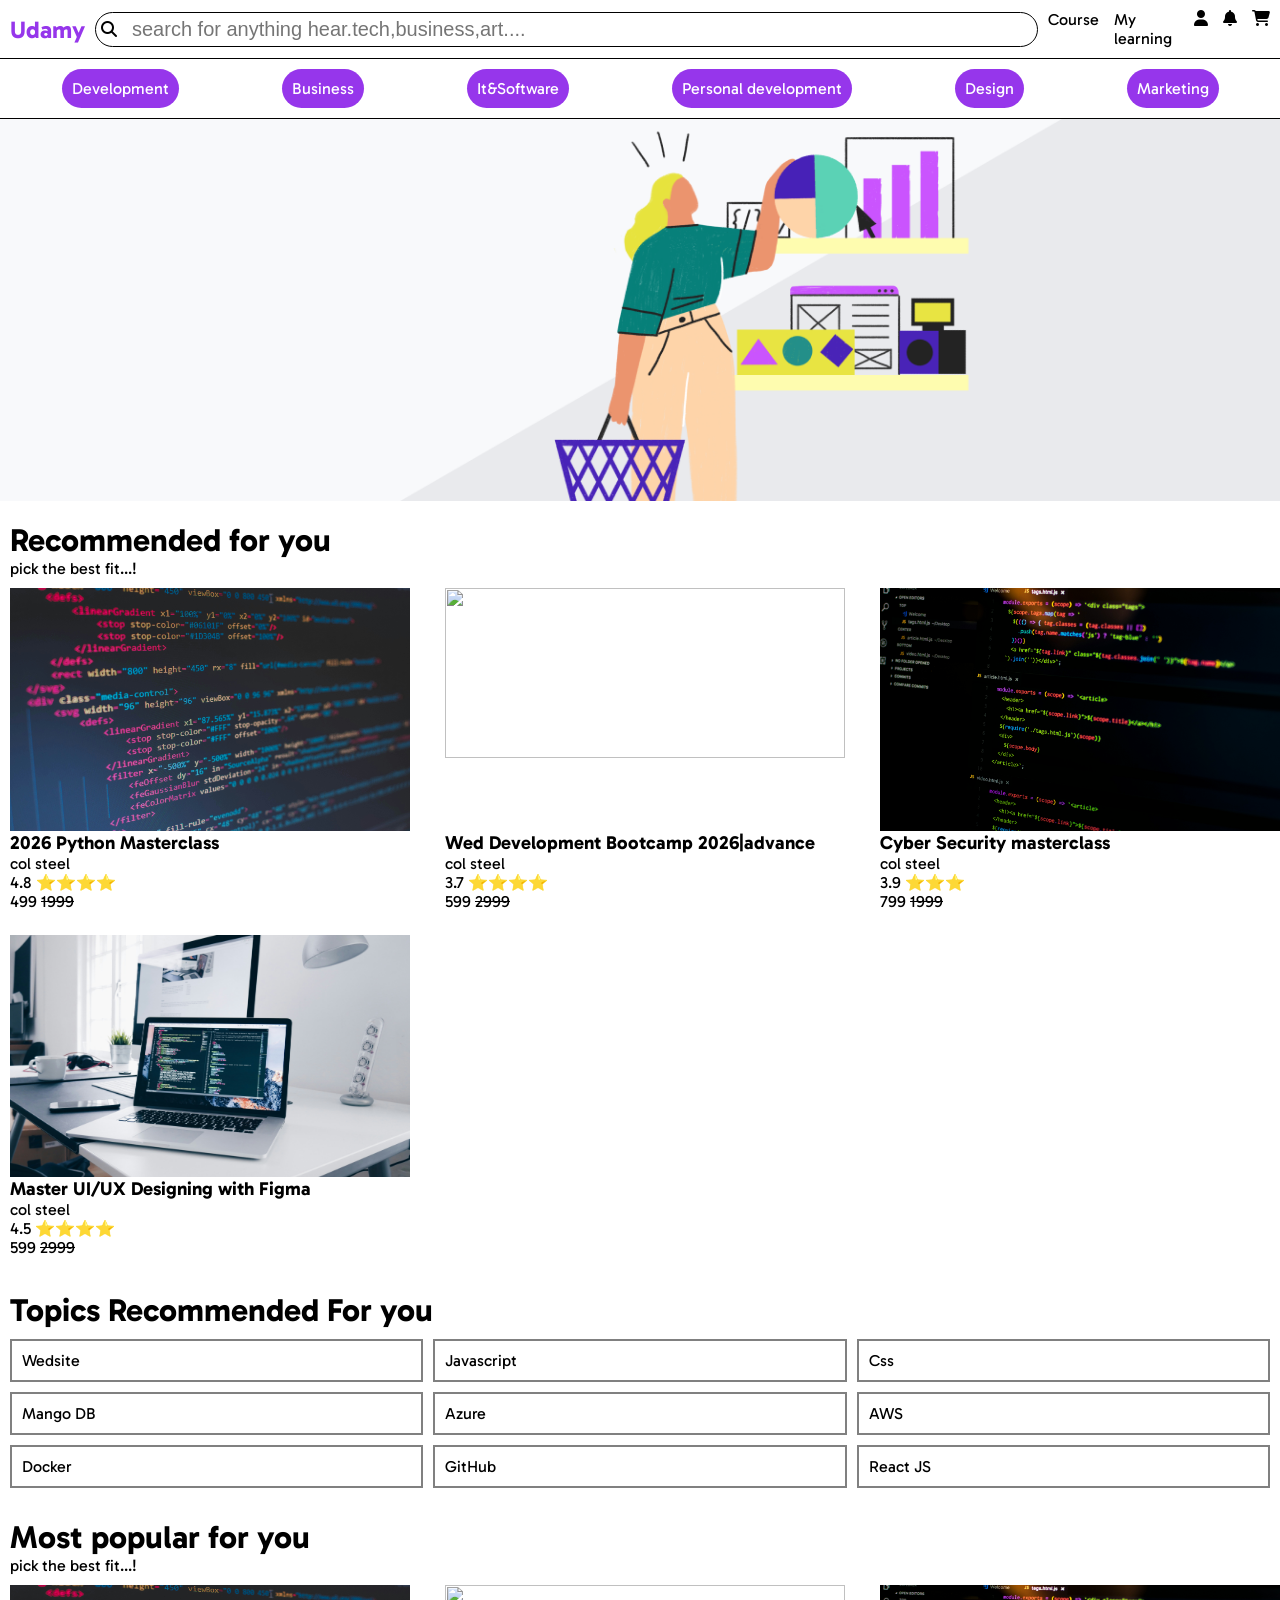
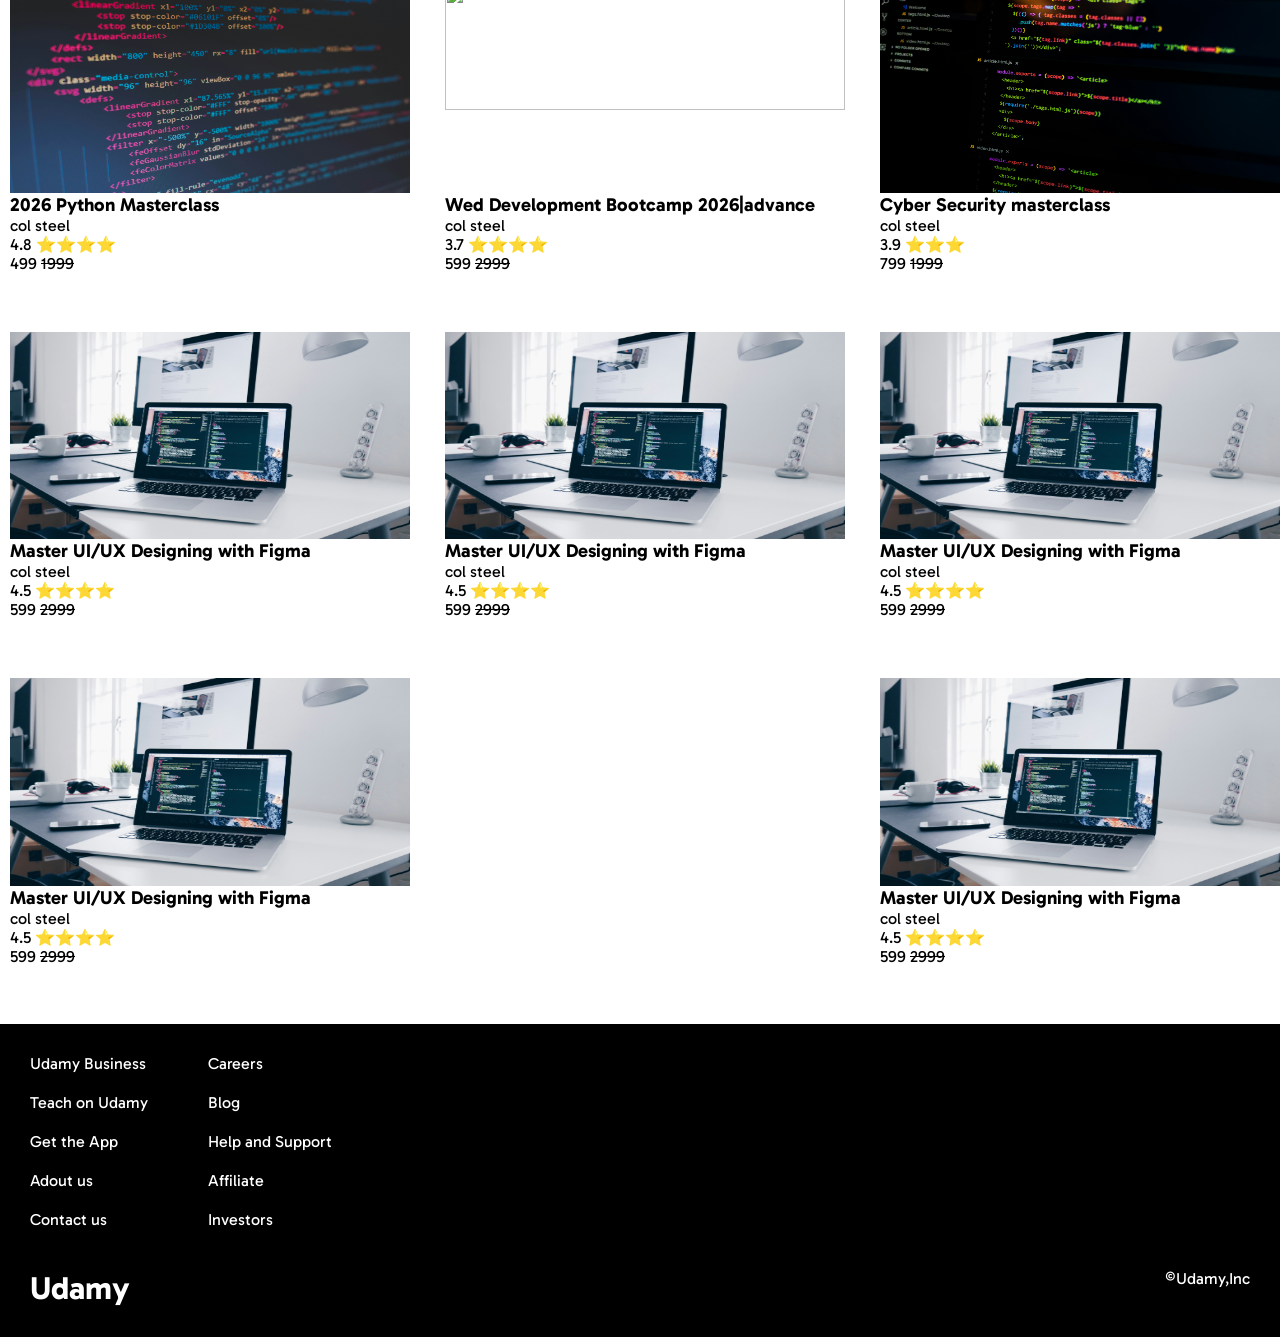
==== index.html @ 33dc939a "Add files via upload" ====
<html>

<head>
    <title>Udemy clone</title>
    <!--my style sheet-->
    <link rel="stylesheet" href="style.css">
    <!--google stylesheet linl-->
    <link rel="preconnect" href="https://fonts.googleapis.com">
    <link rel="preconnect" href="https://fonts.gstatic.com" crossorigin>
    <link href="https://fonts.googleapis.com/css2?family=Gabarito:wght@400..900&display=swap" rel="stylesheet">
    <!--aewsome style link-->
    <link rel="stylesheet" href="https://cdnjs.cloudflare.com/ajax/libs/font-awesome/6.7.2/css/all.min.css" />
</head>

<body>
    <!--navbar-->
    <nav class="navbar">
        <div class="navbar__s1">
            <h1 class="navbar__s1_title">Udamy</h1>
        </div>
        <div class="navbar__s2">
            <i class="fa-solid fa-magnifying-glass" style="color: rgb(0, 0, 0);"></i>
            <input placeholder="search for anything hear.tech,business,art....">
        </div>
        <div class="navbar__s3">
            <p>Course</p>
            <p>My learning</p>
            <i class="fa-solid fa-user" style="color: rgb(0, 0, 0);"></i>
            <i class="fa-solid fa-bell" style="color: rgb(0, 0, 0);"></i>
            <i class="fa-solid fa-cart-shopping" style="color: rgb(0, 0, 0);"></i>
        </div>

    </nav>

    <!--categories-->
    <div class="categories">
        <p>Development</p>
        <p>Business</p>
        <p>It&Software</p>
        <p>Personal development</p>
        <p>Design</p>
        <p>Marketing</p>
    </div>

    <!--sale image-->
    <div class="sale-image">
        <img src="./images/sale imp.png" alt="sale-image">
    </div>

    <!--recommended section-->
    <div class="recommended">
        <h1 class="recommended__title">Recommended for you</h1>
        <p>pick the best fit...!</p>
        <div class="recommended__container">
            <div class="recommended__course-card">
                <img src="./images/c1.jpg">
                <h3>2026 Python Masterclass</h3>
                <p>col steel</p>
                <p>4.8 ⭐⭐⭐⭐</p>
                <p>499 <del>1999</del></p>
            </div>

            <div class="recommended__course-card">
                <img src="./images/c2.jpg">
                <h3>Wed Development Bootcamp 2026|advance</h3>
                <p>col steel</p>
                <p>3.7 ⭐⭐⭐⭐</p>
                <p>599 <del>2999</del></p>
            </div>

            <div class="recommended__course-card">
                <img src="./images/c3.jpg">
                <h3>Cyber Security masterclass</h3>
                <p>col steel</p>
                <p>3.9 ⭐⭐⭐</p>
                <p>799 <del>1999</del></p>
            </div>

            <div class="recommended__course-card">
                <img src="./images/c4.jpg">
                <h3>Master UI/UX Designing with Figma</h3>
                <p>col steel</p>
                <p>4.5 ⭐⭐⭐⭐</p>
                <p>599 <del>2999</del></p>
            </div>

        </div>
    </div>

    <!--topics-->
    <div class="topics">
        <h1 class="topics__title">Topics Recommended For you</h1>
        <div class="topics_container">
            <p>Wedsite</p>
            <p>Javascript</p>
            <p>Css</p>
            <p>Mango DB</p>
            <p>Azure</p>
            <p>AWS</p>
            <p>Docker</p>
            <p>GitHub</p>
            <p>React JS</p>
        </div>

    </div>

    <!--popular section-->
    <div class="popular">
        <h1 class="popular__title"> Most popular for you</h1>
        <p>pick the best fit...!</p>
        <div class="popular__container">
            <div class="popular__course-card">
                <img src="./images/c1.jpg">
                <h3>2026 Python Masterclass</h3>
                <p>col steel</p>
                <p>4.8 ⭐⭐⭐⭐</p>
                <p>499 <del>1999</del></p>
            </div>

            <div class="popular__course-card">
                <img src="./images/c2.jpg">
                <h3>Wed Development Bootcamp 2026|advance</h3>
                <p>col steel</p>
                <p>3.7 ⭐⭐⭐⭐</p>
                <p>599 <del>2999</del></p>
            </div>

            <div class="popular__course-card">
                <img src="./images/c3.jpg">
                <h3>Cyber Security masterclass</h3>
                <p>col steel</p>
                <p>3.9 ⭐⭐⭐</p>
                <p>799 <del>1999</del></p>
            </div>

            <div class="popular__course-card">
                <img src="./images/c4.jpg">
                <h3>Master UI/UX Designing with Figma</h3>
                <p>col steel</p>
                <p>4.5 ⭐⭐⭐⭐</p>
                <p>599 <del>2999</del></p>
            </div>
            <div class="popular__course-card">
                <img src="./images/c4.jpg">
                <h3>Master UI/UX Designing with Figma</h3>
                <p>col steel</p>
                <p>4.5 ⭐⭐⭐⭐</p>
                <p>599 <del>2999</del></p>
            </div>

            <div class="popular__course-card">
                <img src="./images/c4.jpg">
                <h3>Master UI/UX Designing with Figma</h3>
                <p>col steel</p>
                <p>4.5 ⭐⭐⭐⭐</p>
                <p>599 <del>2999</del></p>
            </div>

            <div class="popular__course-card">
                <img src="./images/c4.jpg">
                <h3>Master UI/UX Designing with Figma</h3>
                <p>col steel</p>
                <p>4.5 ⭐⭐⭐⭐</p>
                <p>599 <del>2999</del></p>
            </div>

            <div class="popular__course-card">
                <img src="./images/c4.jpg">
                <h3>Master UI/UX Designing with Figma</h3>
                <p>col steel</p>
                <p>4.5 ⭐⭐⭐⭐</p>
                <p>599 <del>2999</del></p>
            </div>

        </div>
    </div>
    <!--footer-->
    <div class="footer">
        <div class="footer__one">
        <div class="footer__one_s1">
            <p>Udamy Business</p>
            <p>Teach on Udamy</p>
            <p>Get the App</p>
            <p>Adout us</p>
            <p>Contact us</p>
        </div>
        <div class="footer__one_s2">
            <P>Careers</P>
            <p>Blog</p>
            <P>Help and Support</P>
            <p>Affiliate</p>
            <p>Investors</p>
        </div>

    </div>
    <div class="footer__two">
       <h1>Udamy</h1>
       <p>&copy;Udamy,Inc</p>
    </div>
    </div>

</body>

</html>
---- style.css ----
*{
    padding: 0px;
    margin: 0px;
}
body{
    font-family: "Gabarito", sans-serif;
}
.navbar{
    display: flex;
    justify-content: space-between;
    align-items: center;
    padding: 10px;
    border-bottom: solid black 1px;
    gap: 10px;
}
.navbar__s1{
    color:#9636EB
}
.navbar__s2{
    padding:5px;
    border: solid black 1px;
    border-radius: 20px;
    width:80%;
    display:flex;
    gap: 15px;
   align-items: center;
}
.navbar__s2 input{
    border: none;
    width: 100%;
    font-size: 20px;
}
.navbar__s2 input:focus{
    outline: none;
}
.navbar__s3{
    display: flex;
    gap: 15px;

}
.categories{
    display: flex;
    justify-content: space-around;
    border-bottom: solid black 1px;
    padding: 10px;
}
.categories p{
    background-color: #9636EB;
    color: white;
    padding: 10px;
    border-radius: 20px;
}
.sale-image img{
    width:100%;
}
.recommended{
    padding-top: 20px;
    padding-left: 10px;
}
.recommended__container{
    margin-top: 10px;
    display: flex;
    flex-wrap: wrap;
    justify-content: space-between;
}
.recommended__course-card{
    width: 400px;
}
.recommended__course-card img{
    height: 70%;
    width: 100%;
}
.topics{
    padding: 10px;
}
.topics_container{
    display: flex;
    flex-wrap: wrap;
    gap: 10px;
    margin-top: 10px;
}
.topics_container p{
    border: solid gray 2px;
    padding: 10px;
    flex-grow: 1;
    flex-basis: 24%;
}
.popular{
    padding-top: 20px;
    padding-left: 10px;
}
.popular__container{
    margin-top: 10px;
    display: flex;
    flex-wrap: wrap;
    justify-content: space-between;
}
.popular__course-card{
    width: 400px;
}
.popular__course-card img{
    height: 60%;
    width: 100%;
}
.footer{
     background-color: black;
     color: white;
     padding: 10px;
}
.footer__one{
    display: flex;
    gap: 20px;
}
.footer__two{
    margin: 20px;
    display: flex;
    justify-content: space-between;
}
.footer__one_s1 p,.footer__one_s2 p{
    margin: 20px;
}
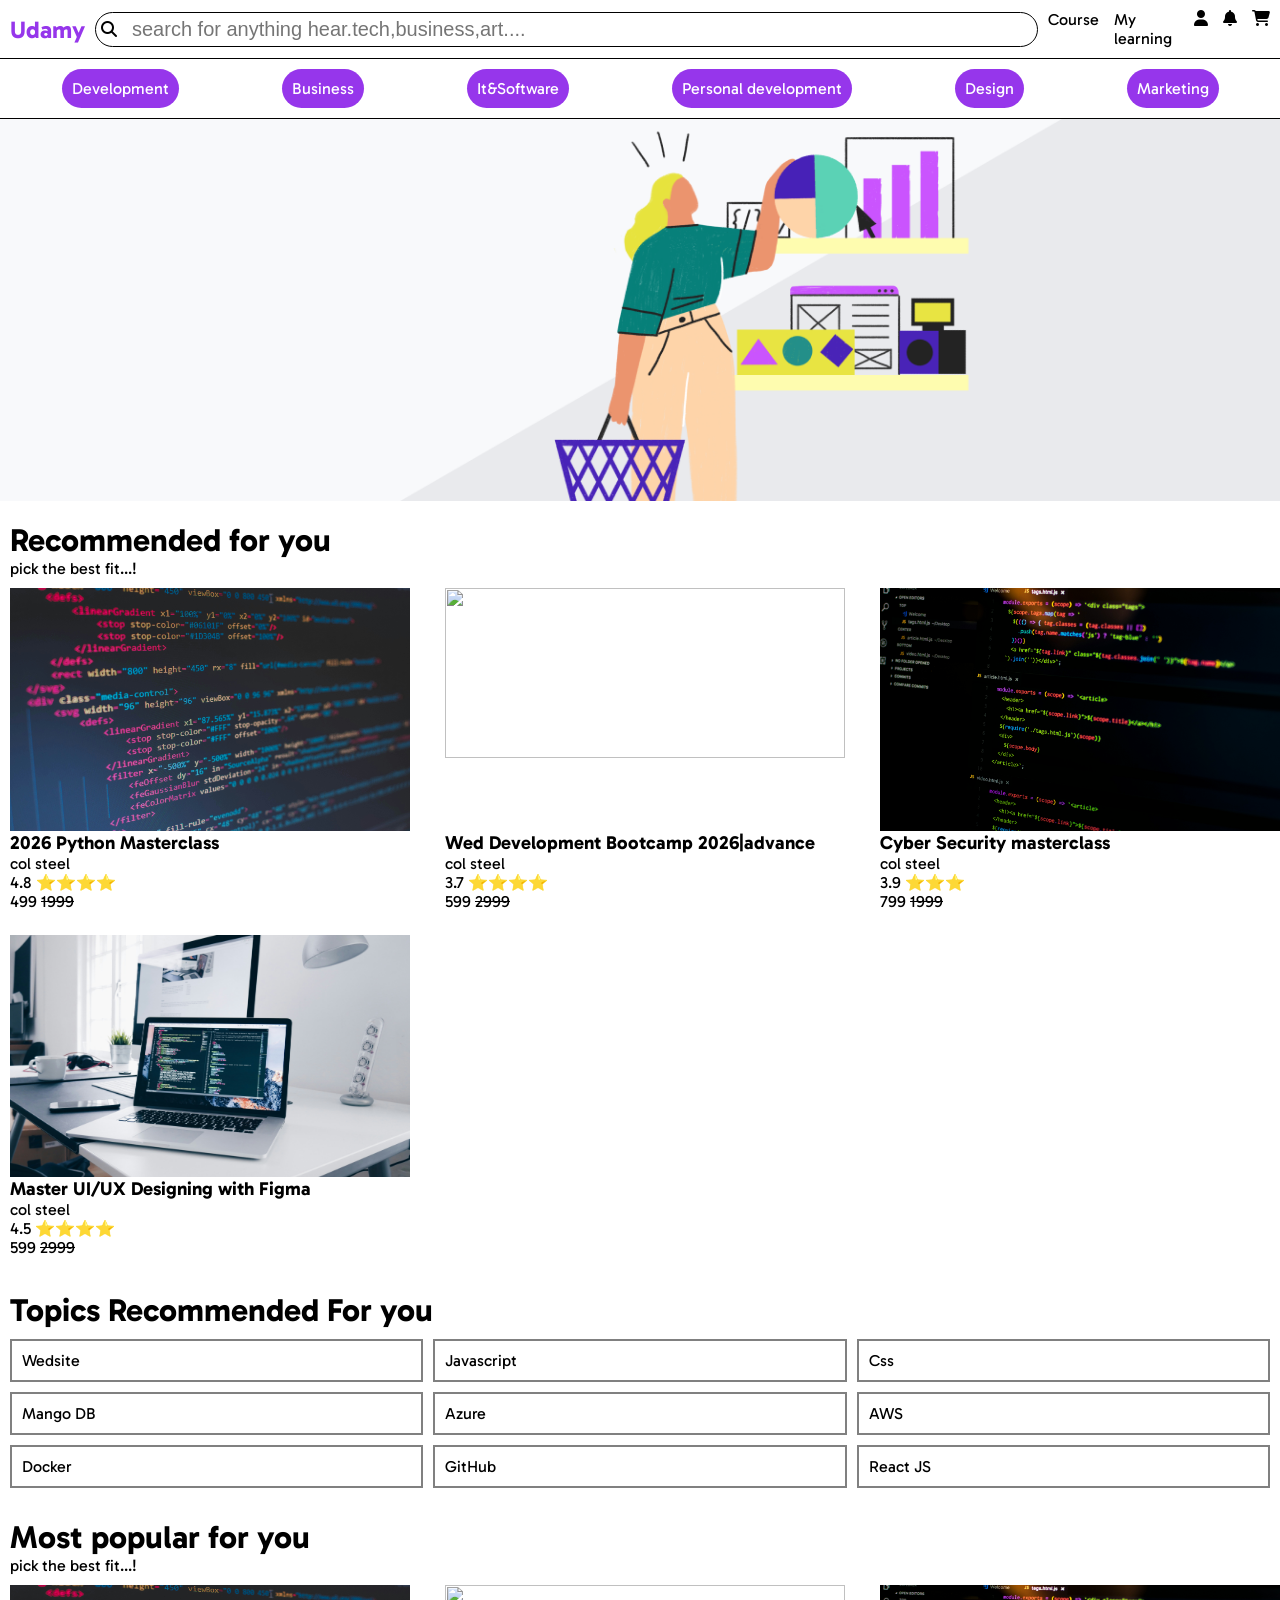
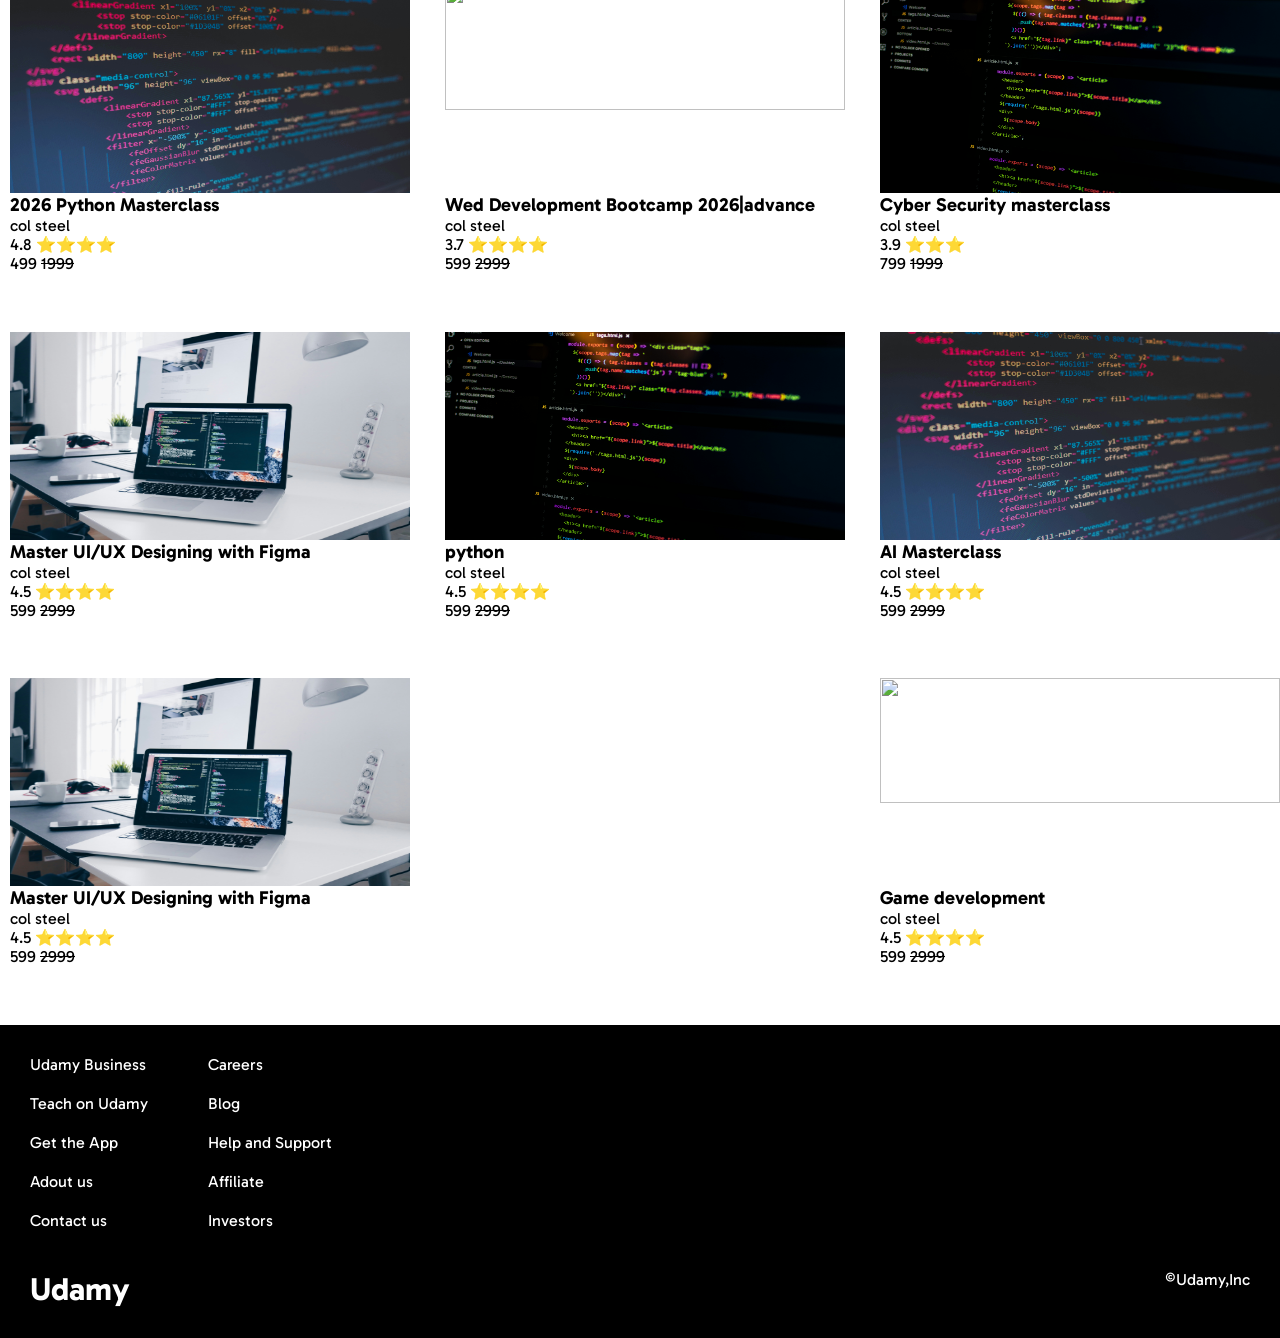
==== commit ce9efb02: "Initial commit" ====
--- a/index.html
+++ b/index.html
@@ -1,204 +1,204 @@
-<html>
-
-<head>
-    <title>Udemy clone</title>
-    <!--my style sheet-->
-    <link rel="stylesheet" href="style.css">
-    <!--google stylesheet linl-->
-    <link rel="preconnect" href="https://fonts.googleapis.com">
-    <link rel="preconnect" href="https://fonts.gstatic.com" crossorigin>
-    <link href="https://fonts.googleapis.com/css2?family=Gabarito:wght@400..900&display=swap" rel="stylesheet">
-    <!--aewsome style link-->
-    <link rel="stylesheet" href="https://cdnjs.cloudflare.com/ajax/libs/font-awesome/6.7.2/css/all.min.css" />
-</head>
-
-<body>
-    <!--navbar-->
-    <nav class="navbar">
-        <div class="navbar__s1">
-            <h1 class="navbar__s1_title">Udamy</h1>
-        </div>
-        <div class="navbar__s2">
-            <i class="fa-solid fa-magnifying-glass" style="color: rgb(0, 0, 0);"></i>
-            <input placeholder="search for anything hear.tech,business,art....">
-        </div>
-        <div class="navbar__s3">
-            <p>Course</p>
-            <p>My learning</p>
-            <i class="fa-solid fa-user" style="color: rgb(0, 0, 0);"></i>
-            <i class="fa-solid fa-bell" style="color: rgb(0, 0, 0);"></i>
-            <i class="fa-solid fa-cart-shopping" style="color: rgb(0, 0, 0);"></i>
-        </div>
-
-    </nav>
-
-    <!--categories-->
-    <div class="categories">
-        <p>Development</p>
-        <p>Business</p>
-        <p>It&Software</p>
-        <p>Personal development</p>
-        <p>Design</p>
-        <p>Marketing</p>
-    </div>
-
-    <!--sale image-->
-    <div class="sale-image">
-        <img src="./images/sale imp.png" alt="sale-image">
-    </div>
-
-    <!--recommended section-->
-    <div class="recommended">
-        <h1 class="recommended__title">Recommended for you</h1>
-        <p>pick the best fit...!</p>
-        <div class="recommended__container">
-            <div class="recommended__course-card">
-                <img src="./images/c1.jpg">
-                <h3>2026 Python Masterclass</h3>
-                <p>col steel</p>
-                <p>4.8 ⭐⭐⭐⭐</p>
-                <p>499 <del>1999</del></p>
-            </div>
-
-            <div class="recommended__course-card">
-                <img src="./images/c2.jpg">
-                <h3>Wed Development Bootcamp 2026|advance</h3>
-                <p>col steel</p>
-                <p>3.7 ⭐⭐⭐⭐</p>
-                <p>599 <del>2999</del></p>
-            </div>
-
-            <div class="recommended__course-card">
-                <img src="./images/c3.jpg">
-                <h3>Cyber Security masterclass</h3>
-                <p>col steel</p>
-                <p>3.9 ⭐⭐⭐</p>
-                <p>799 <del>1999</del></p>
-            </div>
-
-            <div class="recommended__course-card">
-                <img src="./images/c4.jpg">
-                <h3>Master UI/UX Designing with Figma</h3>
-                <p>col steel</p>
-                <p>4.5 ⭐⭐⭐⭐</p>
-                <p>599 <del>2999</del></p>
-            </div>
-
-        </div>
-    </div>
-
-    <!--topics-->
-    <div class="topics">
-        <h1 class="topics__title">Topics Recommended For you</h1>
-        <div class="topics_container">
-            <p>Wedsite</p>
-            <p>Javascript</p>
-            <p>Css</p>
-            <p>Mango DB</p>
-            <p>Azure</p>
-            <p>AWS</p>
-            <p>Docker</p>
-            <p>GitHub</p>
-            <p>React JS</p>
-        </div>
-
-    </div>
-
-    <!--popular section-->
-    <div class="popular">
-        <h1 class="popular__title"> Most popular for you</h1>
-        <p>pick the best fit...!</p>
-        <div class="popular__container">
-            <div class="popular__course-card">
-                <img src="./images/c1.jpg">
-                <h3>2026 Python Masterclass</h3>
-                <p>col steel</p>
-                <p>4.8 ⭐⭐⭐⭐</p>
-                <p>499 <del>1999</del></p>
-            </div>
-
-            <div class="popular__course-card">
-                <img src="./images/c2.jpg">
-                <h3>Wed Development Bootcamp 2026|advance</h3>
-                <p>col steel</p>
-                <p>3.7 ⭐⭐⭐⭐</p>
-                <p>599 <del>2999</del></p>
-            </div>
-
-            <div class="popular__course-card">
-                <img src="./images/c3.jpg">
-                <h3>Cyber Security masterclass</h3>
-                <p>col steel</p>
-                <p>3.9 ⭐⭐⭐</p>
-                <p>799 <del>1999</del></p>
-            </div>
-
-            <div class="popular__course-card">
-                <img src="./images/c4.jpg">
-                <h3>Master UI/UX Designing with Figma</h3>
-                <p>col steel</p>
-                <p>4.5 ⭐⭐⭐⭐</p>
-                <p>599 <del>2999</del></p>
-            </div>
-            <div class="popular__course-card">
-                <img src="./images/c4.jpg">
-                <h3>Master UI/UX Designing with Figma</h3>
-                <p>col steel</p>
-                <p>4.5 ⭐⭐⭐⭐</p>
-                <p>599 <del>2999</del></p>
-            </div>
-
-            <div class="popular__course-card">
-                <img src="./images/c4.jpg">
-                <h3>Master UI/UX Designing with Figma</h3>
-                <p>col steel</p>
-                <p>4.5 ⭐⭐⭐⭐</p>
-                <p>599 <del>2999</del></p>
-            </div>
-
-            <div class="popular__course-card">
-                <img src="./images/c4.jpg">
-                <h3>Master UI/UX Designing with Figma</h3>
-                <p>col steel</p>
-                <p>4.5 ⭐⭐⭐⭐</p>
-                <p>599 <del>2999</del></p>
-            </div>
-
-            <div class="popular__course-card">
-                <img src="./images/c4.jpg">
-                <h3>Master UI/UX Designing with Figma</h3>
-                <p>col steel</p>
-                <p>4.5 ⭐⭐⭐⭐</p>
-                <p>599 <del>2999</del></p>
-            </div>
-
-        </div>
-    </div>
-    <!--footer-->
-    <div class="footer">
-        <div class="footer__one">
-        <div class="footer__one_s1">
-            <p>Udamy Business</p>
-            <p>Teach on Udamy</p>
-            <p>Get the App</p>
-            <p>Adout us</p>
-            <p>Contact us</p>
-        </div>
-        <div class="footer__one_s2">
-            <P>Careers</P>
-            <p>Blog</p>
-            <P>Help and Support</P>
-            <p>Affiliate</p>
-            <p>Investors</p>
-        </div>
-
-    </div>
-    <div class="footer__two">
-       <h1>Udamy</h1>
-       <p>&copy;Udamy,Inc</p>
-    </div>
-    </div>
-
-</body>
-
+<html>
+
+<head>
+    <title>Udemy clone</title>
+    <!--my style sheet-->
+    <link rel="stylesheet" href="style.css">
+    <!--google stylesheet linl-->
+    <link rel="preconnect" href="https://fonts.googleapis.com">
+    <link rel="preconnect" href="https://fonts.gstatic.com" crossorigin>
+    <link href="https://fonts.googleapis.com/css2?family=Gabarito:wght@400..900&display=swap" rel="stylesheet">
+    <!--aewsome style link-->
+    <link rel="stylesheet" href="https://cdnjs.cloudflare.com/ajax/libs/font-awesome/6.7.2/css/all.min.css" />
+</head>
+
+<body>
+    <!--navbar-->
+    <nav class="navbar">
+        <div class="navbar__s1">
+            <h1 class="navbar__s1_title">Udamy</h1>
+        </div>
+        <div class="navbar__s2">
+            <i class="fa-solid fa-magnifying-glass" style="color: rgb(0, 0, 0);"></i>
+            <input placeholder="search for anything hear.tech,business,art....">
+        </div>
+        <div class="navbar__s3">
+            <p>Course</p>
+            <p>My learning</p>
+            <i class="fa-solid fa-user" style="color: rgb(0, 0, 0);"></i>
+            <i class="fa-solid fa-bell" style="color: rgb(0, 0, 0);"></i>
+            <i class="fa-solid fa-cart-shopping" style="color: rgb(0, 0, 0);"></i>
+        </div>
+
+    </nav>
+
+    <!--categories-->
+    <div class="categories">
+        <p>Development</p>
+        <p>Business</p>
+        <p>It&Software</p>
+        <p>Personal development</p>
+        <p>Design</p>
+        <p>Marketing</p>
+    </div>
+
+    <!--sale image-->
+    <div class="sale-image">
+        <img src="./images/sale imp.png" alt="sale-image">
+    </div>
+
+    <!--recommended section-->
+    <div class="recommended">
+        <h1 class="recommended__title">Recommended for you</h1>
+        <p>pick the best fit...!</p>
+        <div class="recommended__container">
+            <div class="recommended__course-card">
+                <img src="./images/c1.jpg">
+                <h3>2026 Python Masterclass</h3>
+                <p>col steel</p>
+                <p>4.8 ⭐⭐⭐⭐</p>
+                <p>499 <del>1999</del></p>
+            </div>
+
+            <div class="recommended__course-card">
+                <img src="./images/c2.jpg">
+                <h3>Wed Development Bootcamp 2026|advance</h3>
+                <p>col steel</p>
+                <p>3.7 ⭐⭐⭐⭐</p>
+                <p>599 <del>2999</del></p>
+            </div>
+
+            <div class="recommended__course-card">
+                <img src="./images/c3.jpg">
+                <h3>Cyber Security masterclass</h3>
+                <p>col steel</p>
+                <p>3.9 ⭐⭐⭐</p>
+                <p>799 <del>1999</del></p>
+            </div>
+
+            <div class="recommended__course-card">
+                <img src="./images/c4.jpg">
+                <h3>Master UI/UX Designing with Figma</h3>
+                <p>col steel</p>
+                <p>4.5 ⭐⭐⭐⭐</p>
+                <p>599 <del>2999</del></p>
+            </div>
+
+        </div>
+    </div>
+
+    <!--topics-->
+    <div class="topics">
+        <h1 class="topics__title">Topics Recommended For you</h1>
+        <div class="topics_container">
+            <p>Wedsite</p>
+            <p>Javascript</p>
+            <p>Css</p>
+            <p>Mango DB</p>
+            <p>Azure</p>
+            <p>AWS</p>
+            <p>Docker</p>
+            <p>GitHub</p>
+            <p>React JS</p>
+        </div>
+
+    </div>
+
+    <!--popular section-->
+    <div class="popular">
+        <h1 class="popular__title"> Most popular for you</h1>
+        <p>pick the best fit...!</p>
+        <div class="popular__container">
+            <div class="popular__course-card">
+                <img src="./images/c1.jpg">
+                <h3>2026 Python Masterclass</h3>
+                <p>col steel</p>
+                <p>4.8 ⭐⭐⭐⭐</p>
+                <p>499 <del>1999</del></p>
+            </div>
+
+            <div class="popular__course-card">
+                <img src="./images/c2.jpg">
+                <h3>Wed Development Bootcamp 2026|advance</h3>
+                <p>col steel</p>
+                <p>3.7 ⭐⭐⭐⭐</p>
+                <p>599 <del>2999</del></p>
+            </div>
+
+            <div class="popular__course-card">
+                <img src="./images/c3.jpg">
+                <h3>Cyber Security masterclass</h3>
+                <p>col steel</p>
+                <p>3.9 ⭐⭐⭐</p>
+                <p>799 <del>1999</del></p>
+            </div>
+
+            <div class="popular__course-card">
+                <img src="./images/c4.jpg">
+                <h3>Master UI/UX Designing with Figma</h3>
+                <p>col steel</p>
+                <p>4.5 ⭐⭐⭐⭐</p>
+                <p>599 <del>2999</del></p>
+            </div>
+            <div class="popular__course-card">
+                <img src="./images/c3.jpg">
+                <h3>python</h3>
+                <p>col steel</p>
+                <p>4.5 ⭐⭐⭐⭐</p>
+                <p>599 <del>2999</del></p>
+            </div>
+
+            <div class="popular__course-card">
+                <img src="./images/c1.jpg">
+                <h3>AI Masterclass</h3>
+                <p>col steel</p>
+                <p>4.5 ⭐⭐⭐⭐</p>
+                <p>599 <del>2999</del></p>
+            </div>
+
+            <div class="popular__course-card">
+                <img src="./images/c4.jpg">
+                <h3>Master UI/UX Designing with Figma</h3>
+                <p>col steel</p>
+                <p>4.5 ⭐⭐⭐⭐</p>
+                <p>599 <del>2999</del></p>
+            </div>
+
+            <div class="popular__course-card">
+                <img src="./images/c2.jpg">
+                <h3>Game development</h3>
+                <p>col steel</p>
+                <p>4.5 ⭐⭐⭐⭐</p>
+                <p>599 <del>2999</del></p>
+            </div>
+
+        </div>
+    </div>
+    <!--footer-->
+    <div class="footer">
+        <div class="footer__one">
+        <div class="footer__one_s1">
+            <p>Udamy Business</p>
+            <p>Teach on Udamy</p>
+            <p>Get the App</p>
+            <p>Adout us</p>
+            <p>Contact us</p>
+        </div>
+        <div class="footer__one_s2">
+            <P>Careers</P>
+            <p>Blog</p>
+            <P>Help and Support</P>
+            <p>Affiliate</p>
+            <p>Investors</p>
+        </div>
+
+    </div>
+    <div class="footer__two">
+       <h1>Udamy</h1>
+       <p>&copy;Udamy,Inc</p>
+    </div>
+    </div>
+
+</body>
+
 </html>
--- a/style.css
+++ b/style.css
@@ -1,121 +1,121 @@
-*{
-    padding: 0px;
-    margin: 0px;
-}
-body{
-    font-family: "Gabarito", sans-serif;
-}
-.navbar{
-    display: flex;
-    justify-content: space-between;
-    align-items: center;
-    padding: 10px;
-    border-bottom: solid black 1px;
-    gap: 10px;
-}
-.navbar__s1{
-    color:#9636EB
-}
-.navbar__s2{
-    padding:5px;
-    border: solid black 1px;
-    border-radius: 20px;
-    width:80%;
-    display:flex;
-    gap: 15px;
-   align-items: center;
-}
-.navbar__s2 input{
-    border: none;
-    width: 100%;
-    font-size: 20px;
-}
-.navbar__s2 input:focus{
-    outline: none;
-}
-.navbar__s3{
-    display: flex;
-    gap: 15px;
-
-}
-.categories{
-    display: flex;
-    justify-content: space-around;
-    border-bottom: solid black 1px;
-    padding: 10px;
-}
-.categories p{
-    background-color: #9636EB;
-    color: white;
-    padding: 10px;
-    border-radius: 20px;
-}
-.sale-image img{
-    width:100%;
-}
-.recommended{
-    padding-top: 20px;
-    padding-left: 10px;
-}
-.recommended__container{
-    margin-top: 10px;
-    display: flex;
-    flex-wrap: wrap;
-    justify-content: space-between;
-}
-.recommended__course-card{
-    width: 400px;
-}
-.recommended__course-card img{
-    height: 70%;
-    width: 100%;
-}
-.topics{
-    padding: 10px;
-}
-.topics_container{
-    display: flex;
-    flex-wrap: wrap;
-    gap: 10px;
-    margin-top: 10px;
-}
-.topics_container p{
-    border: solid gray 2px;
-    padding: 10px;
-    flex-grow: 1;
-    flex-basis: 24%;
-}
-.popular{
-    padding-top: 20px;
-    padding-left: 10px;
-}
-.popular__container{
-    margin-top: 10px;
-    display: flex;
-    flex-wrap: wrap;
-    justify-content: space-between;
-}
-.popular__course-card{
-    width: 400px;
-}
-.popular__course-card img{
-    height: 60%;
-    width: 100%;
-}
-.footer{
-     background-color: black;
-     color: white;
-     padding: 10px;
-}
-.footer__one{
-    display: flex;
-    gap: 20px;
-}
-.footer__two{
-    margin: 20px;
-    display: flex;
-    justify-content: space-between;
-}
-.footer__one_s1 p,.footer__one_s2 p{
-    margin: 20px;
-}
+*{
+    padding: 0px;
+    margin: 0px;
+}
+body{
+    font-family: "Gabarito", sans-serif;
+}
+.navbar{
+    display: flex;
+    justify-content: space-between;
+    align-items: center;
+    padding: 10px;
+    border-bottom: solid black 1px;
+    gap: 10px;
+}
+.navbar__s1{
+    color:#9636EB
+}
+.navbar__s2{
+    padding:5px;
+    border: solid black 1px;
+    border-radius: 20px;
+    width:80%;
+    display:flex;
+    gap: 15px;
+   align-items: center;
+}
+.navbar__s2 input{
+    border: none;
+    width: 100%;
+    font-size: 20px;
+}
+.navbar__s2 input:focus{
+    outline: none;
+}
+.navbar__s3{
+    display: flex;
+    gap: 15px;
+
+}
+.categories{
+    display: flex;
+    justify-content: space-around;
+    border-bottom: solid black 1px;
+    padding: 10px;
+}
+.categories p{
+    background-color: #9636EB;
+    color: white;
+    padding: 10px;
+    border-radius: 20px;
+}
+.sale-image img{
+    width:100%;
+}
+.recommended{
+    padding-top: 20px;
+    padding-left: 10px;
+}
+.recommended__container{
+    margin-top: 10px;
+    display: flex;
+    flex-wrap: wrap;
+    justify-content: space-between;
+}
+.recommended__course-card{
+    width: 400px;
+}
+.recommended__course-card img{
+    height: 70%;
+    width: 100%;
+}
+.topics{
+    padding: 10px;
+}
+.topics_container{
+    display: flex;
+    flex-wrap: wrap;
+    gap: 10px;
+    margin-top: 10px;
+}
+.topics_container p{
+    border: solid gray 2px;
+    padding: 10px;
+    flex-grow: 1;
+    flex-basis: 24%;
+}
+.popular{
+    padding-top: 20px;
+    padding-left: 10px;
+}
+.popular__container{
+    margin-top: 10px;
+    display: flex;
+    flex-wrap: wrap;
+    justify-content: space-between;
+}
+.popular__course-card{
+    width: 400px;
+}
+.popular__course-card img{
+    height: 60%;
+    width: 100%;
+}
+.footer{
+     background-color: black;
+     color: white;
+     padding: 10px;
+}
+.footer__one{
+    display: flex;
+    gap: 20px;
+}
+.footer__two{
+    margin: 20px;
+    display: flex;
+    justify-content: space-between;
+}
+.footer__one_s1 p,.footer__one_s2 p{
+    margin: 20px;
+}
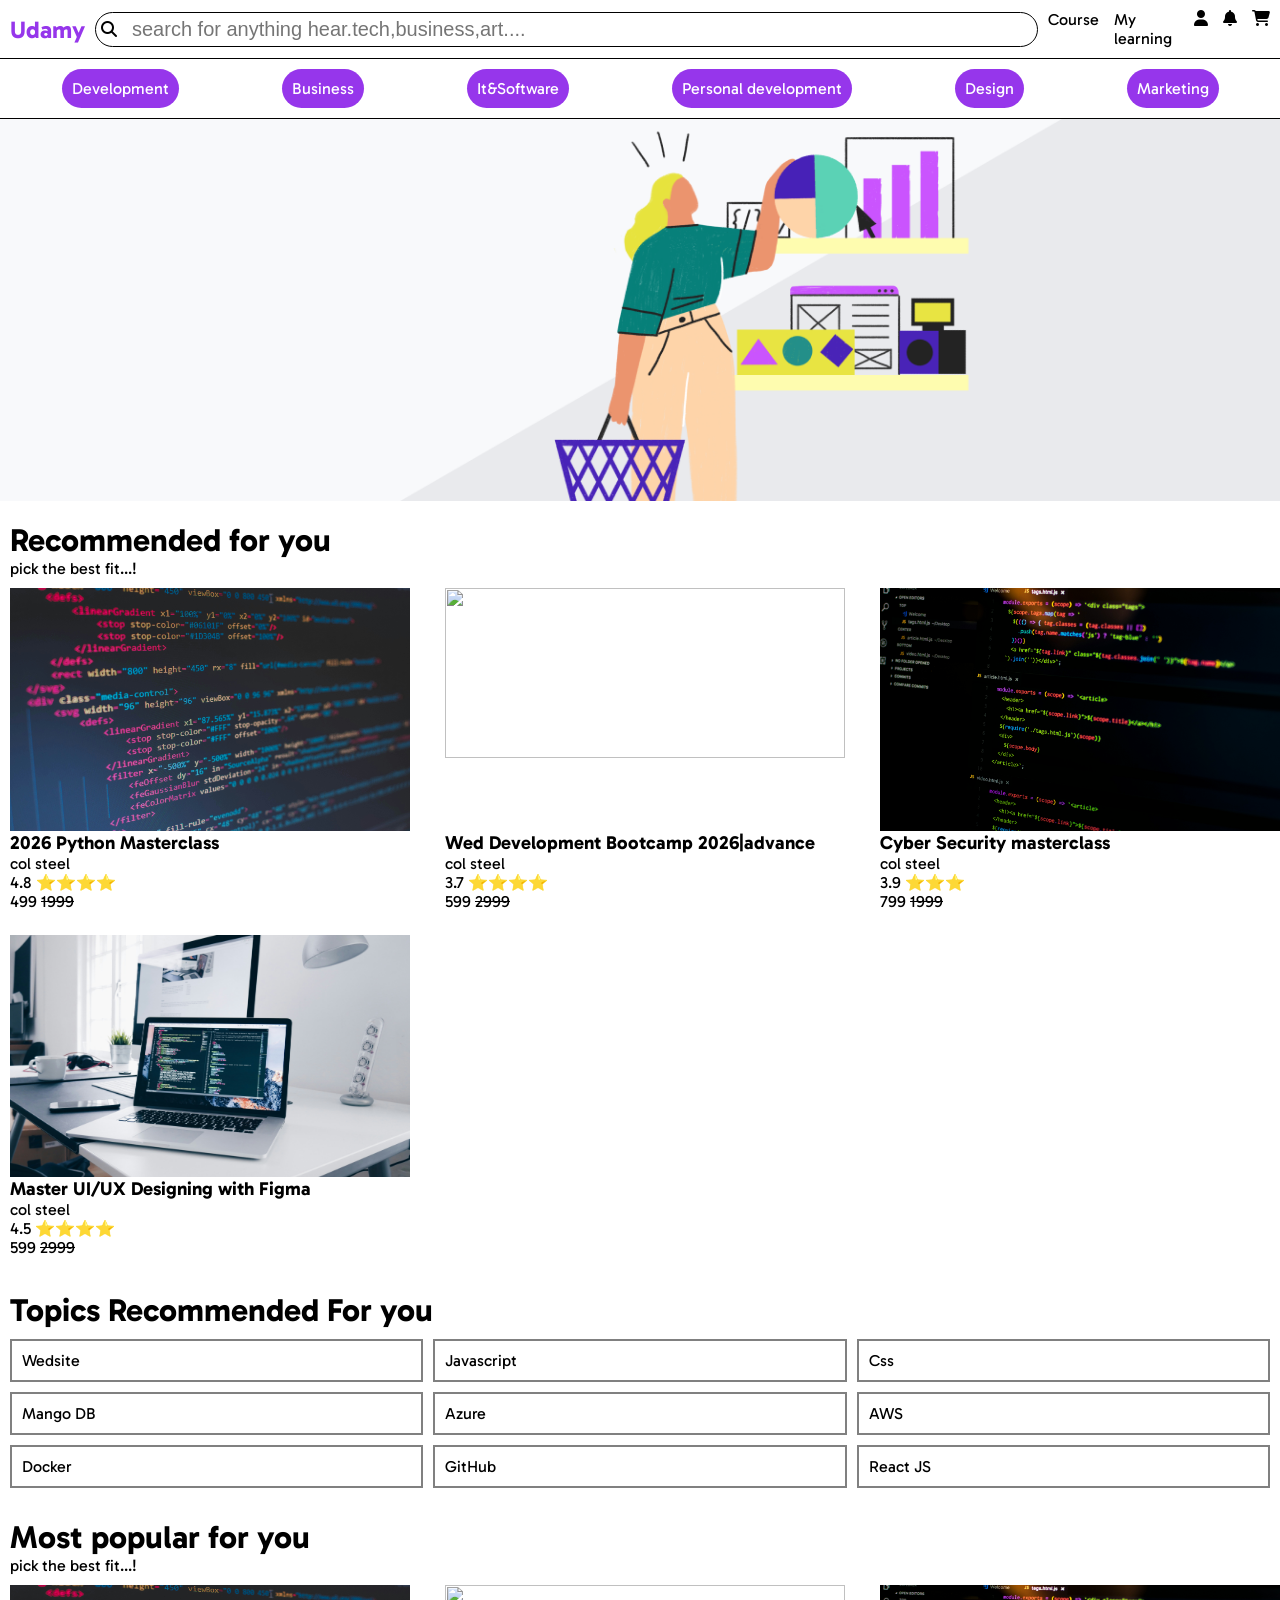
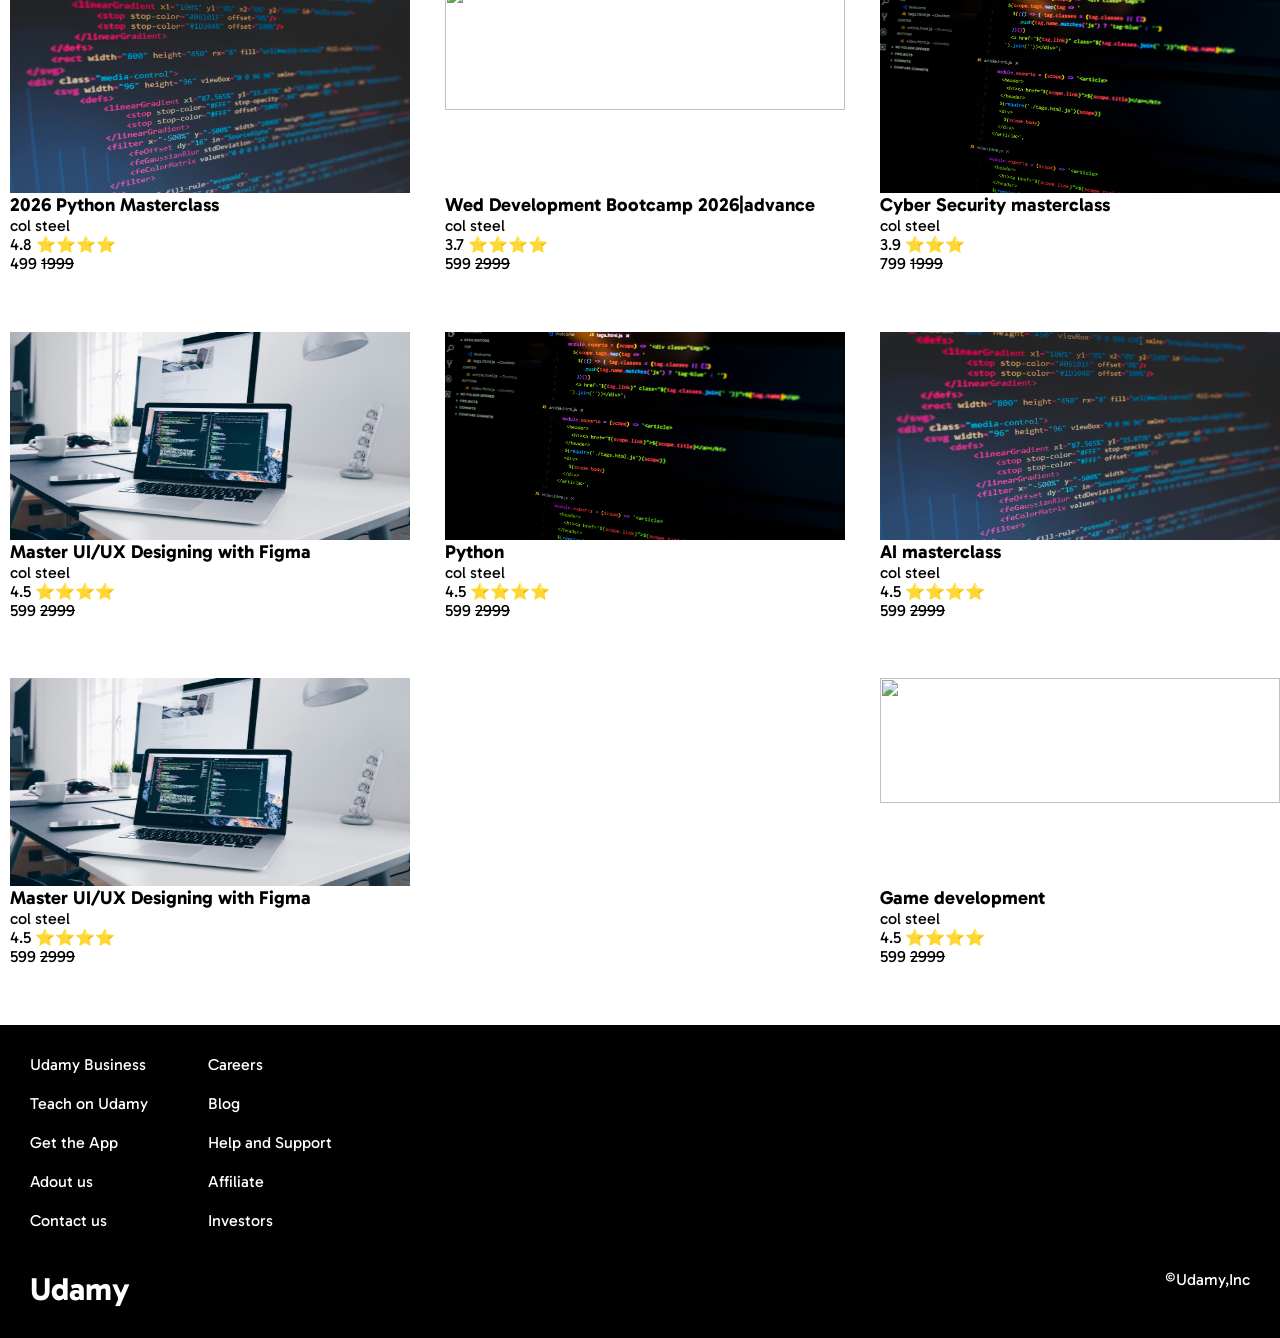
==== commit 6a851203: "Update image" ====
--- a/index.html
+++ b/index.html
@@ -1,204 +1,204 @@
-<html>
-
-<head>
-    <title>Udemy clone</title>
-    <!--my style sheet-->
-    <link rel="stylesheet" href="style.css">
-    <!--google stylesheet linl-->
-    <link rel="preconnect" href="https://fonts.googleapis.com">
-    <link rel="preconnect" href="https://fonts.gstatic.com" crossorigin>
-    <link href="https://fonts.googleapis.com/css2?family=Gabarito:wght@400..900&display=swap" rel="stylesheet">
-    <!--aewsome style link-->
-    <link rel="stylesheet" href="https://cdnjs.cloudflare.com/ajax/libs/font-awesome/6.7.2/css/all.min.css" />
-</head>
-
-<body>
-    <!--navbar-->
-    <nav class="navbar">
-        <div class="navbar__s1">
-            <h1 class="navbar__s1_title">Udamy</h1>
-        </div>
-        <div class="navbar__s2">
-            <i class="fa-solid fa-magnifying-glass" style="color: rgb(0, 0, 0);"></i>
-            <input placeholder="search for anything hear.tech,business,art....">
-        </div>
-        <div class="navbar__s3">
-            <p>Course</p>
-            <p>My learning</p>
-            <i class="fa-solid fa-user" style="color: rgb(0, 0, 0);"></i>
-            <i class="fa-solid fa-bell" style="color: rgb(0, 0, 0);"></i>
-            <i class="fa-solid fa-cart-shopping" style="color: rgb(0, 0, 0);"></i>
-        </div>
-
-    </nav>
-
-    <!--categories-->
-    <div class="categories">
-        <p>Development</p>
-        <p>Business</p>
-        <p>It&Software</p>
-        <p>Personal development</p>
-        <p>Design</p>
-        <p>Marketing</p>
-    </div>
-
-    <!--sale image-->
-    <div class="sale-image">
-        <img src="./images/sale imp.png" alt="sale-image">
-    </div>
-
-    <!--recommended section-->
-    <div class="recommended">
-        <h1 class="recommended__title">Recommended for you</h1>
-        <p>pick the best fit...!</p>
-        <div class="recommended__container">
-            <div class="recommended__course-card">
-                <img src="./images/c1.jpg">
-                <h3>2026 Python Masterclass</h3>
-                <p>col steel</p>
-                <p>4.8 ⭐⭐⭐⭐</p>
-                <p>499 <del>1999</del></p>
-            </div>
-
-            <div class="recommended__course-card">
-                <img src="./images/c2.jpg">
-                <h3>Wed Development Bootcamp 2026|advance</h3>
-                <p>col steel</p>
-                <p>3.7 ⭐⭐⭐⭐</p>
-                <p>599 <del>2999</del></p>
-            </div>
-
-            <div class="recommended__course-card">
-                <img src="./images/c3.jpg">
-                <h3>Cyber Security masterclass</h3>
-                <p>col steel</p>
-                <p>3.9 ⭐⭐⭐</p>
-                <p>799 <del>1999</del></p>
-            </div>
-
-            <div class="recommended__course-card">
-                <img src="./images/c4.jpg">
-                <h3>Master UI/UX Designing with Figma</h3>
-                <p>col steel</p>
-                <p>4.5 ⭐⭐⭐⭐</p>
-                <p>599 <del>2999</del></p>
-            </div>
-
-        </div>
-    </div>
-
-    <!--topics-->
-    <div class="topics">
-        <h1 class="topics__title">Topics Recommended For you</h1>
-        <div class="topics_container">
-            <p>Wedsite</p>
-            <p>Javascript</p>
-            <p>Css</p>
-            <p>Mango DB</p>
-            <p>Azure</p>
-            <p>AWS</p>
-            <p>Docker</p>
-            <p>GitHub</p>
-            <p>React JS</p>
-        </div>
-
-    </div>
-
-    <!--popular section-->
-    <div class="popular">
-        <h1 class="popular__title"> Most popular for you</h1>
-        <p>pick the best fit...!</p>
-        <div class="popular__container">
-            <div class="popular__course-card">
-                <img src="./images/c1.jpg">
-                <h3>2026 Python Masterclass</h3>
-                <p>col steel</p>
-                <p>4.8 ⭐⭐⭐⭐</p>
-                <p>499 <del>1999</del></p>
-            </div>
-
-            <div class="popular__course-card">
-                <img src="./images/c2.jpg">
-                <h3>Wed Development Bootcamp 2026|advance</h3>
-                <p>col steel</p>
-                <p>3.7 ⭐⭐⭐⭐</p>
-                <p>599 <del>2999</del></p>
-            </div>
-
-            <div class="popular__course-card">
-                <img src="./images/c3.jpg">
-                <h3>Cyber Security masterclass</h3>
-                <p>col steel</p>
-                <p>3.9 ⭐⭐⭐</p>
-                <p>799 <del>1999</del></p>
-            </div>
-
-            <div class="popular__course-card">
-                <img src="./images/c4.jpg">
-                <h3>Master UI/UX Designing with Figma</h3>
-                <p>col steel</p>
-                <p>4.5 ⭐⭐⭐⭐</p>
-                <p>599 <del>2999</del></p>
-            </div>
-            <div class="popular__course-card">
-                <img src="./images/c3.jpg">
-                <h3>python</h3>
-                <p>col steel</p>
-                <p>4.5 ⭐⭐⭐⭐</p>
-                <p>599 <del>2999</del></p>
-            </div>
-
-            <div class="popular__course-card">
-                <img src="./images/c1.jpg">
-                <h3>AI Masterclass</h3>
-                <p>col steel</p>
-                <p>4.5 ⭐⭐⭐⭐</p>
-                <p>599 <del>2999</del></p>
-            </div>
-
-            <div class="popular__course-card">
-                <img src="./images/c4.jpg">
-                <h3>Master UI/UX Designing with Figma</h3>
-                <p>col steel</p>
-                <p>4.5 ⭐⭐⭐⭐</p>
-                <p>599 <del>2999</del></p>
-            </div>
-
-            <div class="popular__course-card">
-                <img src="./images/c2.jpg">
-                <h3>Game development</h3>
-                <p>col steel</p>
-                <p>4.5 ⭐⭐⭐⭐</p>
-                <p>599 <del>2999</del></p>
-            </div>
-
-        </div>
-    </div>
-    <!--footer-->
-    <div class="footer">
-        <div class="footer__one">
-        <div class="footer__one_s1">
-            <p>Udamy Business</p>
-            <p>Teach on Udamy</p>
-            <p>Get the App</p>
-            <p>Adout us</p>
-            <p>Contact us</p>
-        </div>
-        <div class="footer__one_s2">
-            <P>Careers</P>
-            <p>Blog</p>
-            <P>Help and Support</P>
-            <p>Affiliate</p>
-            <p>Investors</p>
-        </div>
-
-    </div>
-    <div class="footer__two">
-       <h1>Udamy</h1>
-       <p>&copy;Udamy,Inc</p>
-    </div>
-    </div>
-
-</body>
-
-</html>+<html>
+
+<head>
+    <title>Udemy clone</title>
+    <!--my style sheet-->
+    <link rel="stylesheet" href="style.css">
+    <!--google stylesheet linl-->
+    <link rel="preconnect" href="https://fonts.googleapis.com">
+    <link rel="preconnect" href="https://fonts.gstatic.com" crossorigin>
+    <link href="https://fonts.googleapis.com/css2?family=Gabarito:wght@400..900&display=swap" rel="stylesheet">
+    <!--aewsome style link-->
+    <link rel="stylesheet" href="https://cdnjs.cloudflare.com/ajax/libs/font-awesome/6.7.2/css/all.min.css" />
+</head>
+
+<body>
+    <!--navbar-->
+    <nav class="navbar">
+        <div class="navbar__s1">
+            <h1 class="navbar__s1_title">Udamy</h1>
+        </div>
+        <div class="navbar__s2">
+            <i class="fa-solid fa-magnifying-glass" style="color: rgb(0, 0, 0);"></i>
+            <input placeholder="search for anything hear.tech,business,art....">
+        </div>
+        <div class="navbar__s3">
+            <p>Course</p>
+            <p>My learning</p>
+            <i class="fa-solid fa-user" style="color: rgb(0, 0, 0);"></i>
+            <i class="fa-solid fa-bell" style="color: rgb(0, 0, 0);"></i>
+            <i class="fa-solid fa-cart-shopping" style="color: rgb(0, 0, 0);"></i>
+        </div>
+
+    </nav>
+
+    <!--categories-->
+    <div class="categories">
+        <p>Development</p>
+        <p>Business</p>
+        <p>It&Software</p>
+        <p>Personal development</p>
+        <p>Design</p>
+        <p>Marketing</p>
+    </div>
+
+    <!--sale image-->
+    <div class="sale-image">
+        <img src="./images/sale imp.png" alt="sale-image">
+    </div>
+
+    <!--recommended section-->
+    <div class="recommended">
+        <h1 class="recommended__title">Recommended for you</h1>
+        <p>pick the best fit...!</p>
+        <div class="recommended__container">
+            <div class="recommended__course-card">
+                <img src="./images/c1.jpg">
+                <h3>2026 Python Masterclass</h3>
+                <p>col steel</p>
+                <p>4.8 ⭐⭐⭐⭐</p>
+                <p>499 <del>1999</del></p>
+            </div>
+
+            <div class="recommended__course-card">
+                <img src="./images/c2.jpg">
+                <h3>Wed Development Bootcamp 2026|advance</h3>
+                <p>col steel</p>
+                <p>3.7 ⭐⭐⭐⭐</p>
+                <p>599 <del>2999</del></p>
+            </div>
+
+            <div class="recommended__course-card">
+                <img src="./images/c3.jpg">
+                <h3>Cyber Security masterclass</h3>
+                <p>col steel</p>
+                <p>3.9 ⭐⭐⭐</p>
+                <p>799 <del>1999</del></p>
+            </div>
+
+            <div class="recommended__course-card">
+                <img src="./images/c4.jpg">
+                <h3>Master UI/UX Designing with Figma</h3>
+                <p>col steel</p>
+                <p>4.5 ⭐⭐⭐⭐</p>
+                <p>599 <del>2999</del></p>
+            </div>
+
+        </div>
+    </div>
+
+    <!--topics-->
+    <div class="topics">
+        <h1 class="topics__title">Topics Recommended For you</h1>
+        <div class="topics_container">
+            <p>Wedsite</p>
+            <p>Javascript</p>
+            <p>Css</p>
+            <p>Mango DB</p>
+            <p>Azure</p>
+            <p>AWS</p>
+            <p>Docker</p>
+            <p>GitHub</p>
+            <p>React JS</p>
+        </div>
+
+    </div>
+
+    <!--popular section-->
+    <div class="popular">
+        <h1 class="popular__title"> Most popular for you</h1>
+        <p>pick the best fit...!</p>
+        <div class="popular__container">
+            <div class="popular__course-card">
+                <img src="./images/c1.jpg">
+                <h3>2026 Python Masterclass</h3>
+                <p>col steel</p>
+                <p>4.8 ⭐⭐⭐⭐</p>
+                <p>499 <del>1999</del></p>
+            </div>
+
+            <div class="popular__course-card">
+                <img src="./images/c2.jpg">
+                <h3>Wed Development Bootcamp 2026|advance</h3>
+                <p>col steel</p>
+                <p>3.7 ⭐⭐⭐⭐</p>
+                <p>599 <del>2999</del></p>
+            </div>
+
+            <div class="popular__course-card">
+                <img src="./images/c3.jpg">
+                <h3>Cyber Security masterclass</h3>
+                <p>col steel</p>
+                <p>3.9 ⭐⭐⭐</p>
+                <p>799 <del>1999</del></p>
+            </div>
+
+            <div class="popular__course-card">
+                <img src="./images/c4.jpg">
+                <h3>Master UI/UX Designing with Figma</h3>
+                <p>col steel</p>
+                <p>4.5 ⭐⭐⭐⭐</p>
+                <p>599 <del>2999</del></p>
+            </div>
+            <div class="popular__course-card">
+                <img src="./images/c3.jpg">
+                <h3>Python</h3>
+                <p>col steel</p>
+                <p>4.5 ⭐⭐⭐⭐</p>
+                <p>599 <del>2999</del></p>
+            </div>
+
+            <div class="popular__course-card">
+                <img src="./images/c1.jpg">
+                <h3>AI masterclass</h3>
+                <p>col steel</p>
+                <p>4.5 ⭐⭐⭐⭐</p>
+                <p>599 <del>2999</del></p>
+            </div>
+
+            <div class="popular__course-card">
+                <img src="./images/c4.jpg">
+                <h3>Master UI/UX Designing with Figma</h3>
+                <p>col steel</p>
+                <p>4.5 ⭐⭐⭐⭐</p>
+                <p>599 <del>2999</del></p>
+            </div>
+
+            <div class="popular__course-card">
+                <img src="./images/c2.jpg">
+                <h3>Game development</h3>
+                <p>col steel</p>
+                <p>4.5 ⭐⭐⭐⭐</p>
+                <p>599 <del>2999</del></p>
+            </div>
+
+        </div>
+    </div>
+    <!--footer-->
+    <div class="footer">
+        <div class="footer__one">
+        <div class="footer__one_s1">
+            <p>Udamy Business</p>
+            <p>Teach on Udamy</p>
+            <p>Get the App</p>
+            <p>Adout us</p>
+            <p>Contact us</p>
+        </div>
+        <div class="footer__one_s2">
+            <P>Careers</P>
+            <p>Blog</p>
+            <P>Help and Support</P>
+            <p>Affiliate</p>
+            <p>Investors</p>
+        </div>
+
+    </div>
+    <div class="footer__two">
+       <h1>Udamy</h1>
+       <p>&copy;Udamy,Inc</p>
+    </div>
+    </div>
+
+</body>
+
+</html>
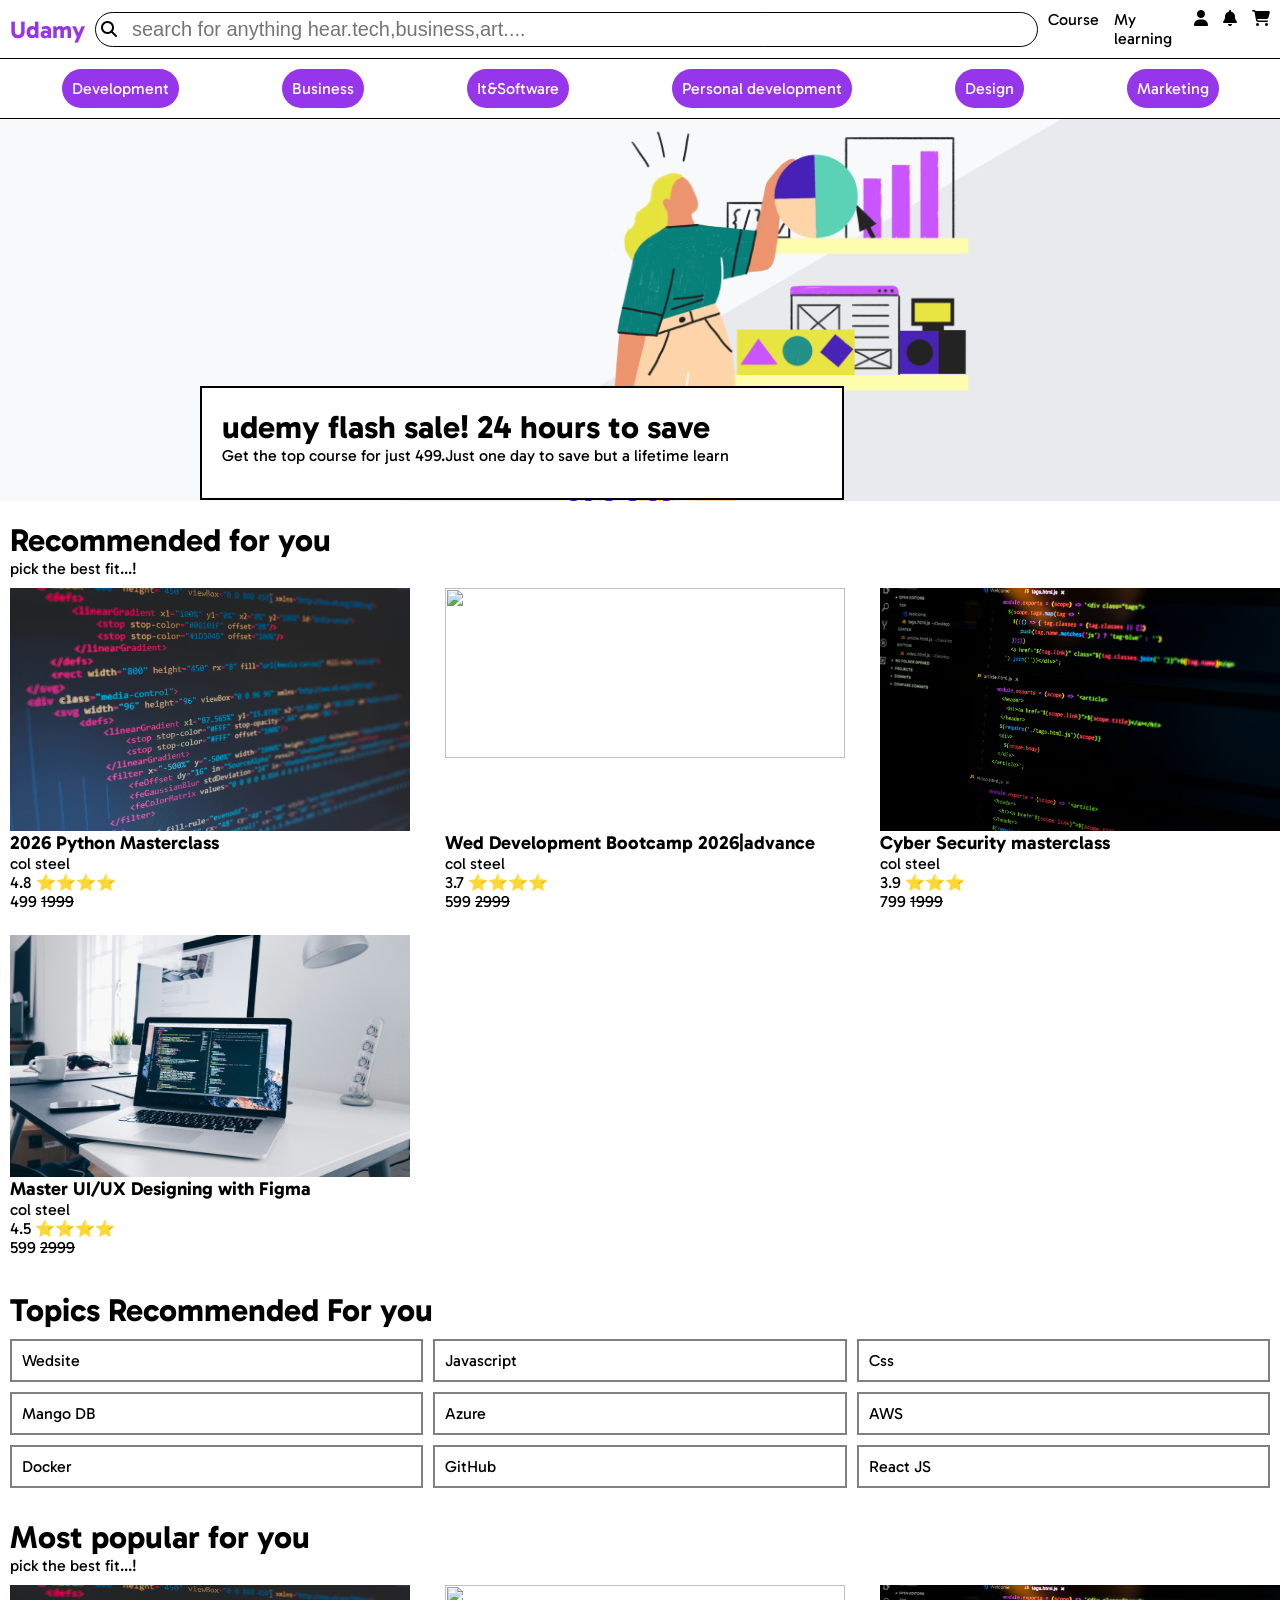
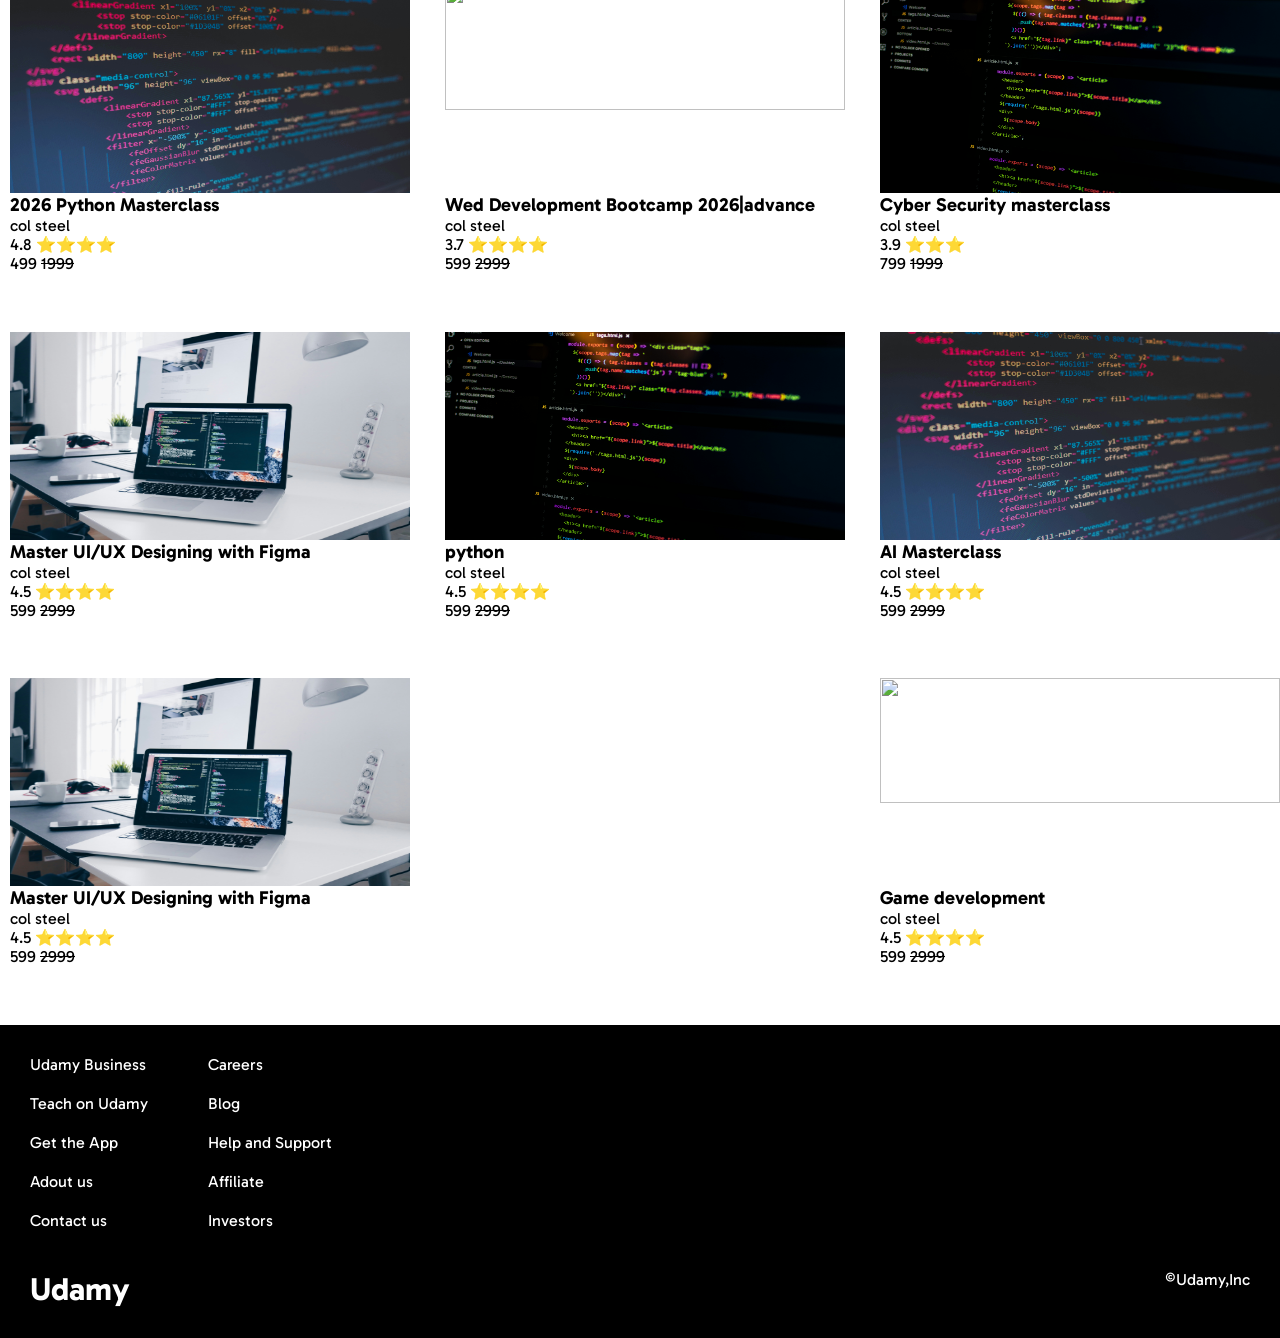
==== commit 5b678795: "update using position" ====
--- a/index.html
+++ b/index.html
@@ -1,204 +1,214 @@
-<html>
-
-<head>
-    <title>Udemy clone</title>
-    <!--my style sheet-->
-    <link rel="stylesheet" href="style.css">
-    <!--google stylesheet linl-->
-    <link rel="preconnect" href="https://fonts.googleapis.com">
-    <link rel="preconnect" href="https://fonts.gstatic.com" crossorigin>
-    <link href="https://fonts.googleapis.com/css2?family=Gabarito:wght@400..900&display=swap" rel="stylesheet">
-    <!--aewsome style link-->
-    <link rel="stylesheet" href="https://cdnjs.cloudflare.com/ajax/libs/font-awesome/6.7.2/css/all.min.css" />
-</head>
-
-<body>
-    <!--navbar-->
-    <nav class="navbar">
-        <div class="navbar__s1">
-            <h1 class="navbar__s1_title">Udamy</h1>
-        </div>
-        <div class="navbar__s2">
-            <i class="fa-solid fa-magnifying-glass" style="color: rgb(0, 0, 0);"></i>
-            <input placeholder="search for anything hear.tech,business,art....">
-        </div>
-        <div class="navbar__s3">
-            <p>Course</p>
-            <p>My learning</p>
-            <i class="fa-solid fa-user" style="color: rgb(0, 0, 0);"></i>
-            <i class="fa-solid fa-bell" style="color: rgb(0, 0, 0);"></i>
-            <i class="fa-solid fa-cart-shopping" style="color: rgb(0, 0, 0);"></i>
-        </div>
-
-    </nav>
-
-    <!--categories-->
-    <div class="categories">
-        <p>Development</p>
-        <p>Business</p>
-        <p>It&Software</p>
-        <p>Personal development</p>
-        <p>Design</p>
-        <p>Marketing</p>
-    </div>
-
-    <!--sale image-->
-    <div class="sale-image">
-        <img src="./images/sale imp.png" alt="sale-image">
-    </div>
-
-    <!--recommended section-->
-    <div class="recommended">
-        <h1 class="recommended__title">Recommended for you</h1>
-        <p>pick the best fit...!</p>
-        <div class="recommended__container">
-            <div class="recommended__course-card">
-                <img src="./images/c1.jpg">
-                <h3>2026 Python Masterclass</h3>
-                <p>col steel</p>
-                <p>4.8 ⭐⭐⭐⭐</p>
-                <p>499 <del>1999</del></p>
-            </div>
-
-            <div class="recommended__course-card">
-                <img src="./images/c2.jpg">
-                <h3>Wed Development Bootcamp 2026|advance</h3>
-                <p>col steel</p>
-                <p>3.7 ⭐⭐⭐⭐</p>
-                <p>599 <del>2999</del></p>
-            </div>
-
-            <div class="recommended__course-card">
-                <img src="./images/c3.jpg">
-                <h3>Cyber Security masterclass</h3>
-                <p>col steel</p>
-                <p>3.9 ⭐⭐⭐</p>
-                <p>799 <del>1999</del></p>
-            </div>
-
-            <div class="recommended__course-card">
-                <img src="./images/c4.jpg">
-                <h3>Master UI/UX Designing with Figma</h3>
-                <p>col steel</p>
-                <p>4.5 ⭐⭐⭐⭐</p>
-                <p>599 <del>2999</del></p>
-            </div>
-
-        </div>
-    </div>
-
-    <!--topics-->
-    <div class="topics">
-        <h1 class="topics__title">Topics Recommended For you</h1>
-        <div class="topics_container">
-            <p>Wedsite</p>
-            <p>Javascript</p>
-            <p>Css</p>
-            <p>Mango DB</p>
-            <p>Azure</p>
-            <p>AWS</p>
-            <p>Docker</p>
-            <p>GitHub</p>
-            <p>React JS</p>
-        </div>
-
-    </div>
-
-    <!--popular section-->
-    <div class="popular">
-        <h1 class="popular__title"> Most popular for you</h1>
-        <p>pick the best fit...!</p>
-        <div class="popular__container">
-            <div class="popular__course-card">
-                <img src="./images/c1.jpg">
-                <h3>2026 Python Masterclass</h3>
-                <p>col steel</p>
-                <p>4.8 ⭐⭐⭐⭐</p>
-                <p>499 <del>1999</del></p>
-            </div>
-
-            <div class="popular__course-card">
-                <img src="./images/c2.jpg">
-                <h3>Wed Development Bootcamp 2026|advance</h3>
-                <p>col steel</p>
-                <p>3.7 ⭐⭐⭐⭐</p>
-                <p>599 <del>2999</del></p>
-            </div>
-
-            <div class="popular__course-card">
-                <img src="./images/c3.jpg">
-                <h3>Cyber Security masterclass</h3>
-                <p>col steel</p>
-                <p>3.9 ⭐⭐⭐</p>
-                <p>799 <del>1999</del></p>
-            </div>
-
-            <div class="popular__course-card">
-                <img src="./images/c4.jpg">
-                <h3>Master UI/UX Designing with Figma</h3>
-                <p>col steel</p>
-                <p>4.5 ⭐⭐⭐⭐</p>
-                <p>599 <del>2999</del></p>
-            </div>
-            <div class="popular__course-card">
-                <img src="./images/c3.jpg">
-                <h3>Python</h3>
-                <p>col steel</p>
-                <p>4.5 ⭐⭐⭐⭐</p>
-                <p>599 <del>2999</del></p>
-            </div>
-
-            <div class="popular__course-card">
-                <img src="./images/c1.jpg">
-                <h3>AI masterclass</h3>
-                <p>col steel</p>
-                <p>4.5 ⭐⭐⭐⭐</p>
-                <p>599 <del>2999</del></p>
-            </div>
-
-            <div class="popular__course-card">
-                <img src="./images/c4.jpg">
-                <h3>Master UI/UX Designing with Figma</h3>
-                <p>col steel</p>
-                <p>4.5 ⭐⭐⭐⭐</p>
-                <p>599 <del>2999</del></p>
-            </div>
-
-            <div class="popular__course-card">
-                <img src="./images/c2.jpg">
-                <h3>Game development</h3>
-                <p>col steel</p>
-                <p>4.5 ⭐⭐⭐⭐</p>
-                <p>599 <del>2999</del></p>
-            </div>
-
-        </div>
-    </div>
-    <!--footer-->
-    <div class="footer">
-        <div class="footer__one">
-        <div class="footer__one_s1">
-            <p>Udamy Business</p>
-            <p>Teach on Udamy</p>
-            <p>Get the App</p>
-            <p>Adout us</p>
-            <p>Contact us</p>
-        </div>
-        <div class="footer__one_s2">
-            <P>Careers</P>
-            <p>Blog</p>
-            <P>Help and Support</P>
-            <p>Affiliate</p>
-            <p>Investors</p>
-        </div>
-
-    </div>
-    <div class="footer__two">
-       <h1>Udamy</h1>
-       <p>&copy;Udamy,Inc</p>
-    </div>
-    </div>
-
-</body>
-
-</html>
+<html>
+
+<head>
+    <title>Udemy clone</title>
+    <!--my style sheet-->
+    <link rel="stylesheet" href="style.css">
+    <!--google stylesheet linl-->
+    <link rel="preconnect" href="https://fonts.googleapis.com">
+    <link rel="preconnect" href="https://fonts.gstatic.com" crossorigin>
+    <link href="https://fonts.googleapis.com/css2?family=Gabarito:wght@400..900&display=swap" rel="stylesheet">
+    <!--aewsome style link-->
+    <link rel="stylesheet" href="https://cdnjs.cloudflare.com/ajax/libs/font-awesome/6.7.2/css/all.min.css" />
+</head>
+
+<body>
+    <!--navbar-->
+    <nav class="navbar">
+        <div class="navbar__s1">
+            <h1 class="navbar__s1_title">Udamy</h1>
+        </div>
+        <div class="navbar__s2">
+            <i class="fa-solid fa-magnifying-glass" style="color: rgb(0, 0, 0);"></i>
+            <input placeholder="search for anything hear.tech,business,art....">
+        </div>
+        <div class="navbar__s3">
+            <p>Course</p>
+            <!-- <p>My learning</p> -->
+             <div class="my-learning">
+                <p>My learning</p>
+                <div class="my-learning__popup">
+                    <p>You did not purchase anything yet</p>
+                </div>
+             </div>
+            <i class="fa-solid fa-user" style="color: rgb(0, 0, 0);"></i>
+            <i class="fa-solid fa-bell" style="color: rgb(0, 0, 0);"></i>
+            <i class="fa-solid fa-cart-shopping" style="color: rgb(0, 0, 0);"></i>
+        </div>
+
+    </nav>
+
+    <!--categories-->
+    <div class="categories">
+        <p>Development</p>
+        <p>Business</p>
+        <p>It&Software</p>
+        <p>Personal development</p>
+        <p>Design</p>
+        <p>Marketing</p>
+    </div>
+
+    <!--sale image-->
+    <div class="sale-image">
+        <img src="./images/sale imp.png" alt="sale-image">
+        <div class="sale-image__offer">
+            <h1>udemy flash sale! 24 hours to save</h1>
+            <p>Get the top course for just 499.Just one day to save but a lifetime learn </p>
+        </div>
+    </div>
+
+    <!--recommended section-->
+    <div class="recommended">
+        <h1 class="recommended__title">Recommended for you</h1>
+        <p>pick the best fit...!</p>
+        <div class="recommended__container">
+            <div class="recommended__course-card">
+                <img src="./images/c1.jpg">
+                <h3>2026 Python Masterclass</h3>
+                <p>col steel</p>
+                <p>4.8 ⭐⭐⭐⭐</p>
+                <p>499 <del>1999</del></p>
+            </div>
+
+            <div class="recommended__course-card">
+                <img src="./images/c2.jpg">
+                <h3>Wed Development Bootcamp 2026|advance</h3>
+                <p>col steel</p>
+                <p>3.7 ⭐⭐⭐⭐</p>
+                <p>599 <del>2999</del></p>
+            </div>
+
+            <div class="recommended__course-card">
+                <img src="./images/c3.jpg">
+                <h3>Cyber Security masterclass</h3>
+                <p>col steel</p>
+                <p>3.9 ⭐⭐⭐</p>
+                <p>799 <del>1999</del></p>
+            </div>
+
+            <div class="recommended__course-card">
+                <img src="./images/c4.jpg">
+                <h3>Master UI/UX Designing with Figma</h3>
+                <p>col steel</p>
+                <p>4.5 ⭐⭐⭐⭐</p>
+                <p>599 <del>2999</del></p>
+            </div>
+
+        </div>
+    </div>
+
+    <!--topics-->
+    <div class="topics">
+        <h1 class="topics__title">Topics Recommended For you</h1>
+        <div class="topics_container">
+            <p>Wedsite</p>
+            <p>Javascript</p>
+            <p>Css</p>
+            <p>Mango DB</p>
+            <p>Azure</p>
+            <p>AWS</p>
+            <p>Docker</p>
+            <p>GitHub</p>
+            <p>React JS</p>
+        </div>
+
+    </div>
+
+    <!--popular section-->
+    <div class="popular">
+        <h1 class="popular__title"> Most popular for you</h1>
+        <p>pick the best fit...!</p>
+        <div class="popular__container">
+            <div class="popular__course-card">
+                <img src="./images/c1.jpg">
+                <h3>2026 Python Masterclass</h3>
+                <p>col steel</p>
+                <p>4.8 ⭐⭐⭐⭐</p>
+                <p>499 <del>1999</del></p>
+            </div>
+
+            <div class="popular__course-card">
+                <img src="./images/c2.jpg">
+                <h3>Wed Development Bootcamp 2026|advance</h3>
+                <p>col steel</p>
+                <p>3.7 ⭐⭐⭐⭐</p>
+                <p>599 <del>2999</del></p>
+            </div>
+
+            <div class="popular__course-card">
+                <img src="./images/c3.jpg">
+                <h3>Cyber Security masterclass</h3>
+                <p>col steel</p>
+                <p>3.9 ⭐⭐⭐</p>
+                <p>799 <del>1999</del></p>
+            </div>
+
+            <div class="popular__course-card">
+                <img src="./images/c4.jpg">
+                <h3>Master UI/UX Designing with Figma</h3>
+                <p>col steel</p>
+                <p>4.5 ⭐⭐⭐⭐</p>
+                <p>599 <del>2999</del></p>
+            </div>
+            <div class="popular__course-card">
+                <img src="./images/c3.jpg">
+                <h3>python</h3>
+                <p>col steel</p>
+                <p>4.5 ⭐⭐⭐⭐</p>
+                <p>599 <del>2999</del></p>
+            </div>
+
+            <div class="popular__course-card">
+                <img src="./images/c1.jpg">
+                <h3>AI Masterclass</h3>
+                <p>col steel</p>
+                <p>4.5 ⭐⭐⭐⭐</p>
+                <p>599 <del>2999</del></p>
+            </div>
+
+            <div class="popular__course-card">
+                <img src="./images/c4.jpg">
+                <h3>Master UI/UX Designing with Figma</h3>
+                <p>col steel</p>
+                <p>4.5 ⭐⭐⭐⭐</p>
+                <p>599 <del>2999</del></p>
+            </div>
+
+            <div class="popular__course-card">
+                <img src="./images/c2.jpg">
+                <h3>Game development</h3>
+                <p>col steel</p>
+                <p>4.5 ⭐⭐⭐⭐</p>
+                <p>599 <del>2999</del></p>
+            </div>
+
+        </div>
+    </div>
+    <!--footer-->
+    <div class="footer">
+        <div class="footer__one">
+        <div class="footer__one_s1">
+            <p>Udamy Business</p>
+            <p>Teach on Udamy</p>
+            <p>Get the App</p>
+            <p>Adout us</p>
+            <p>Contact us</p>
+        </div>
+        <div class="footer__one_s2">
+            <P>Careers</P>
+            <p>Blog</p>
+            <P>Help and Support</P>
+            <p>Affiliate</p>
+            <p>Investors</p>
+        </div>
+
+    </div>
+    <div class="footer__two">
+       <h1>Udamy</h1>
+       <p>&copy;Udamy,Inc</p>
+    </div>
+    </div>
+
+</body>
+
+</html>
--- a/style.css
+++ b/style.css
@@ -6,12 +6,15 @@
     font-family: "Gabarito", sans-serif;
 }
 .navbar{
+    background-color: white;
     display: flex;
     justify-content: space-between;
     align-items: center;
     padding: 10px;
     border-bottom: solid black 1px;
     gap: 10px;
+    position: sticky;
+    top: 0%;
 }
 .navbar__s1{
     color:#9636EB
@@ -26,6 +29,7 @@
    align-items: center;
 }
 .navbar__s2 input{
+    background: transparent;
     border: none;
     width: 100%;
     font-size: 20px;
@@ -36,8 +40,27 @@
 .navbar__s3{
     display: flex;
     gap: 15px;
+}
+  /*my learning popup */
+  .my-learning{
+    position: relative;
+    cursor: pointer;
+  }
+  .my-learning__popup{
+    background-color: black;
+    color: white;
+    padding: 10px;
+    width: 150%;
+    top: 30px;
+    right: 0%;
+    position: absolute;
+    border: black solid 1px;
+    display: none;
+  }
+  .my-learning:hover .my-learning__popup{
+    display: block;
+  }
 
-}
 .categories{
     display: flex;
     justify-content: space-around;
@@ -52,6 +75,21 @@
 }
 .sale-image img{
     width:100%;
+    z-index: 2;
+}
+,.sale-image{
+    position: relative;
+}
+.sale-image__offer{
+    width:600px;
+    height: 70px;
+    background-color: white;
+    padding: 20px;
+    z-index: 1;
+    border: solid black 2px;
+    position: absolute;
+    bottom: 400px;
+    left: 200px;
 }
 .recommended{
     padding-top: 20px;
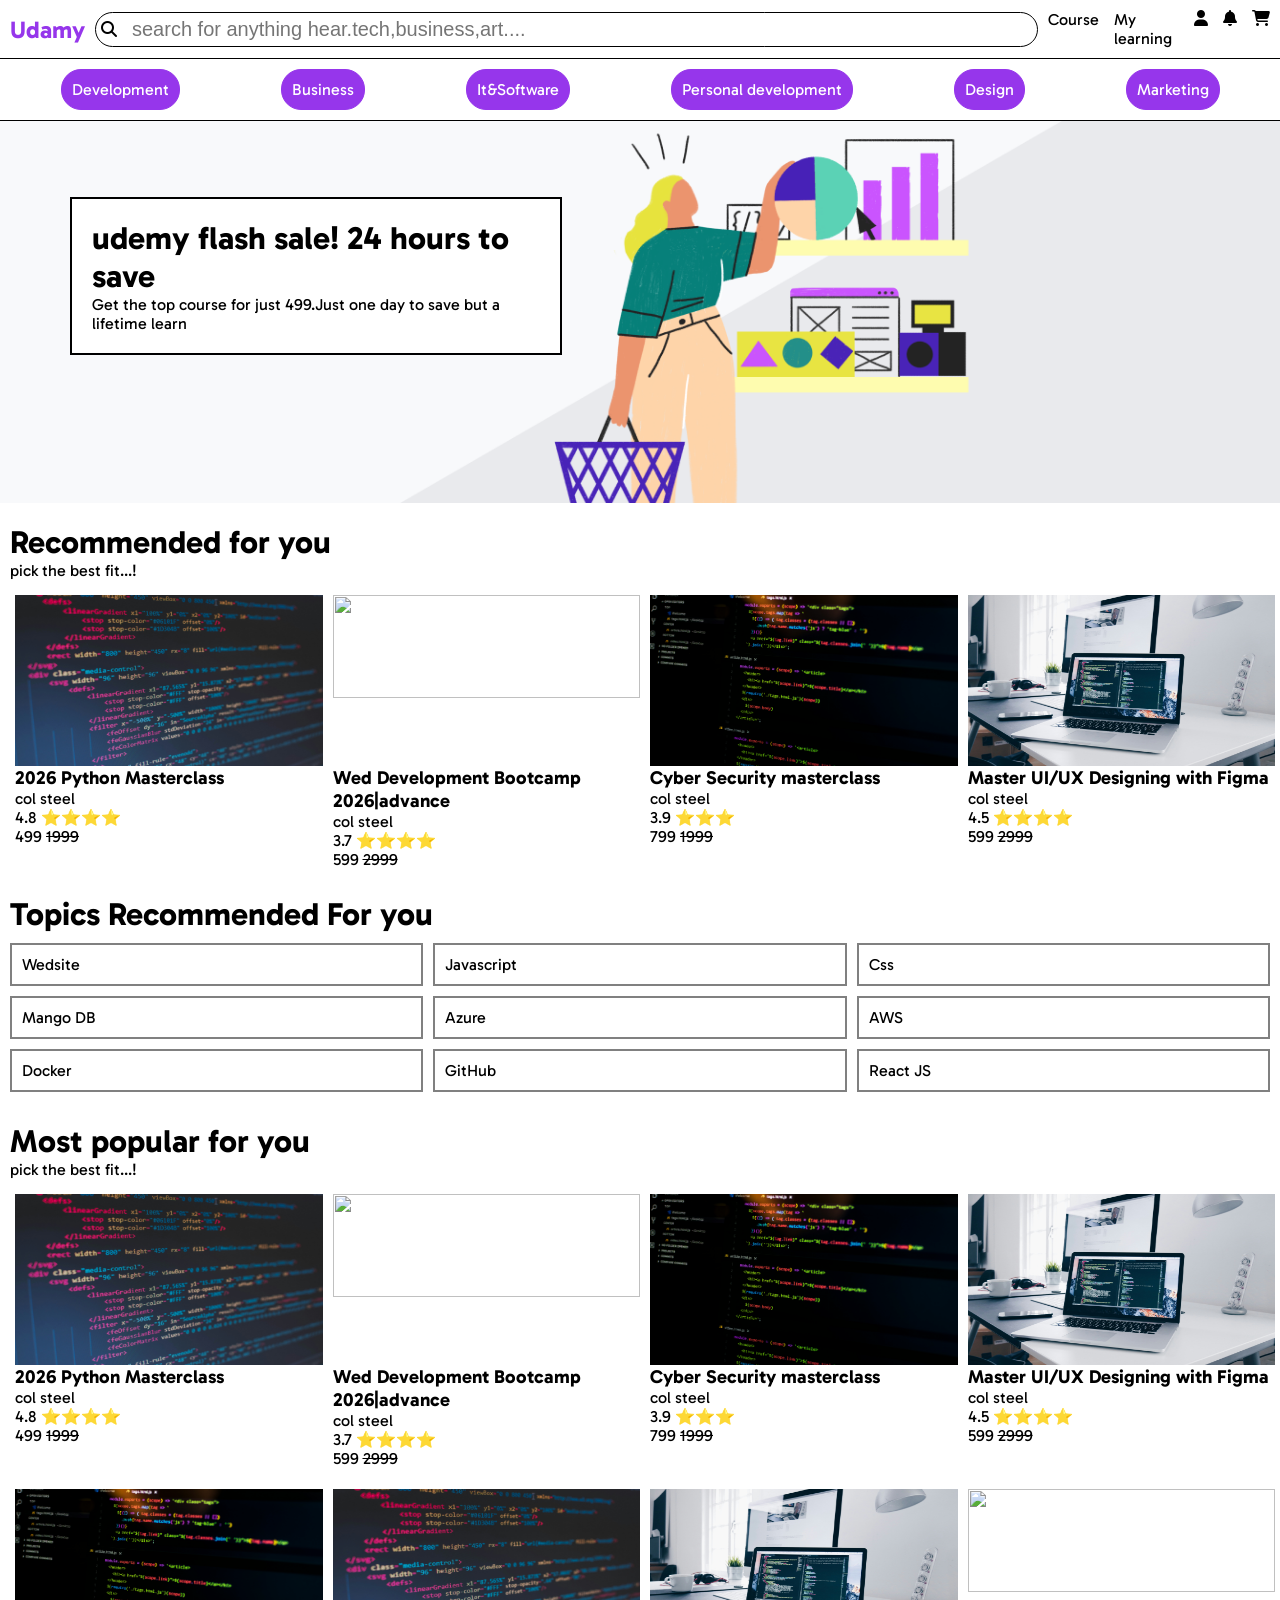
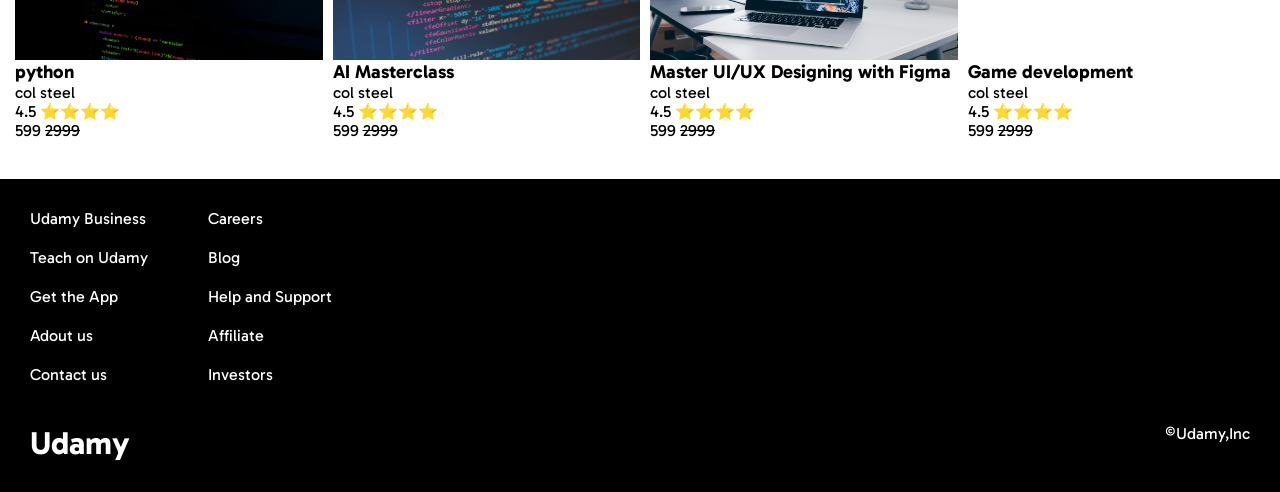
==== commit 5aa6794d: "update media" ====
--- a/index.html
+++ b/index.html
@@ -35,7 +35,9 @@
             <i class="fa-solid fa-bell" style="color: rgb(0, 0, 0);"></i>
             <i class="fa-solid fa-cart-shopping" style="color: rgb(0, 0, 0);"></i>
         </div>
-
+        <div class="navbar__s4">
+            <i class="fa-solid fa-bars" style="color: rgb(0, 0, 0);"></i>
+        </div>
     </nav>
 
     <!--categories-->
--- a/style.css
+++ b/style.css
@@ -15,6 +15,7 @@
     gap: 10px;
     position: sticky;
     top: 0%;
+    z-index: 1;
 }
 .navbar__s1{
     color:#9636EB
@@ -40,6 +41,9 @@
 .navbar__s3{
     display: flex;
     gap: 15px;
+}
+.navbar__s4{
+    display: none;
 }
   /*my learning popup */
   .my-learning{
@@ -72,24 +76,44 @@
     color: white;
     padding: 10px;
     border-radius: 20px;
+    cursor: pointer;
+    border: #9636EB solid 1px;
+}
+.categories p:hover{
+    transition: 1s;
+    background-color: transparent;
+    color: #000000;
+    border: #9636EB solid 1px;
 }
 .sale-image img{
     width:100%;
-    z-index: 2;
-}
-,.sale-image{
+}
+.sale-image{
     position: relative;
 }
 .sale-image__offer{
-    width:600px;
-    height: 70px;
+    width:35%;
     background-color: white;
     padding: 20px;
-    z-index: 1;
     border: solid black 2px;
     position: absolute;
-    bottom: 400px;
-    left: 200px;
+    top: 20%;
+    left: 70px;
+    animation-name: zoom;
+    animation-duration: 2s;
+    opacity: 0;
+    animation-fill-mode: forwards;
+}
+@keyframes zoom {
+    0%{
+        transform: scale(0);
+        opacity: 0;
+    }
+    100%{
+        transform: scale(1);
+        opacity: 1;
+    }
+    
 }
 .recommended{
     padding-top: 20px;
@@ -102,11 +126,13 @@
     justify-content: space-between;
 }
 .recommended__course-card{
-    width: 400px;
+    flex-grow: 1;
+    flex-basis: 20%;
+    margin: 5px;
 }
 .recommended__course-card img{
-    height: 70%;
-    width: 100%;
+   height: 60%;
+   width: 100%;
 }
 .topics{
     padding: 10px;
@@ -134,7 +160,10 @@
     justify-content: space-between;
 }
 .popular__course-card{
-    width: 400px;
+    flex-grow: 1;
+    flex-basis: 20%;
+    margin: 5px;
+
 }
 .popular__course-card img{
     height: 60%;
@@ -157,3 +186,25 @@
 .footer__one_s1 p,.footer__one_s2 p{
     margin: 20px;
 }
+
+/*  media queries  */
+@media screen and (max-width:800px){
+    body{
+        font-size: 10px;
+    }
+    
+}
+@media  screen and (max-width:600px) {
+    .recommended__course-card,.popular__course-card{
+        flex-basis: 40%;
+    }
+    .categories{
+        display: none;
+    }
+    .navbar__s2,.navbar__s3{
+        display: none;
+    }
+    .navbar__s4{
+        display: block;
+    }
+    }
